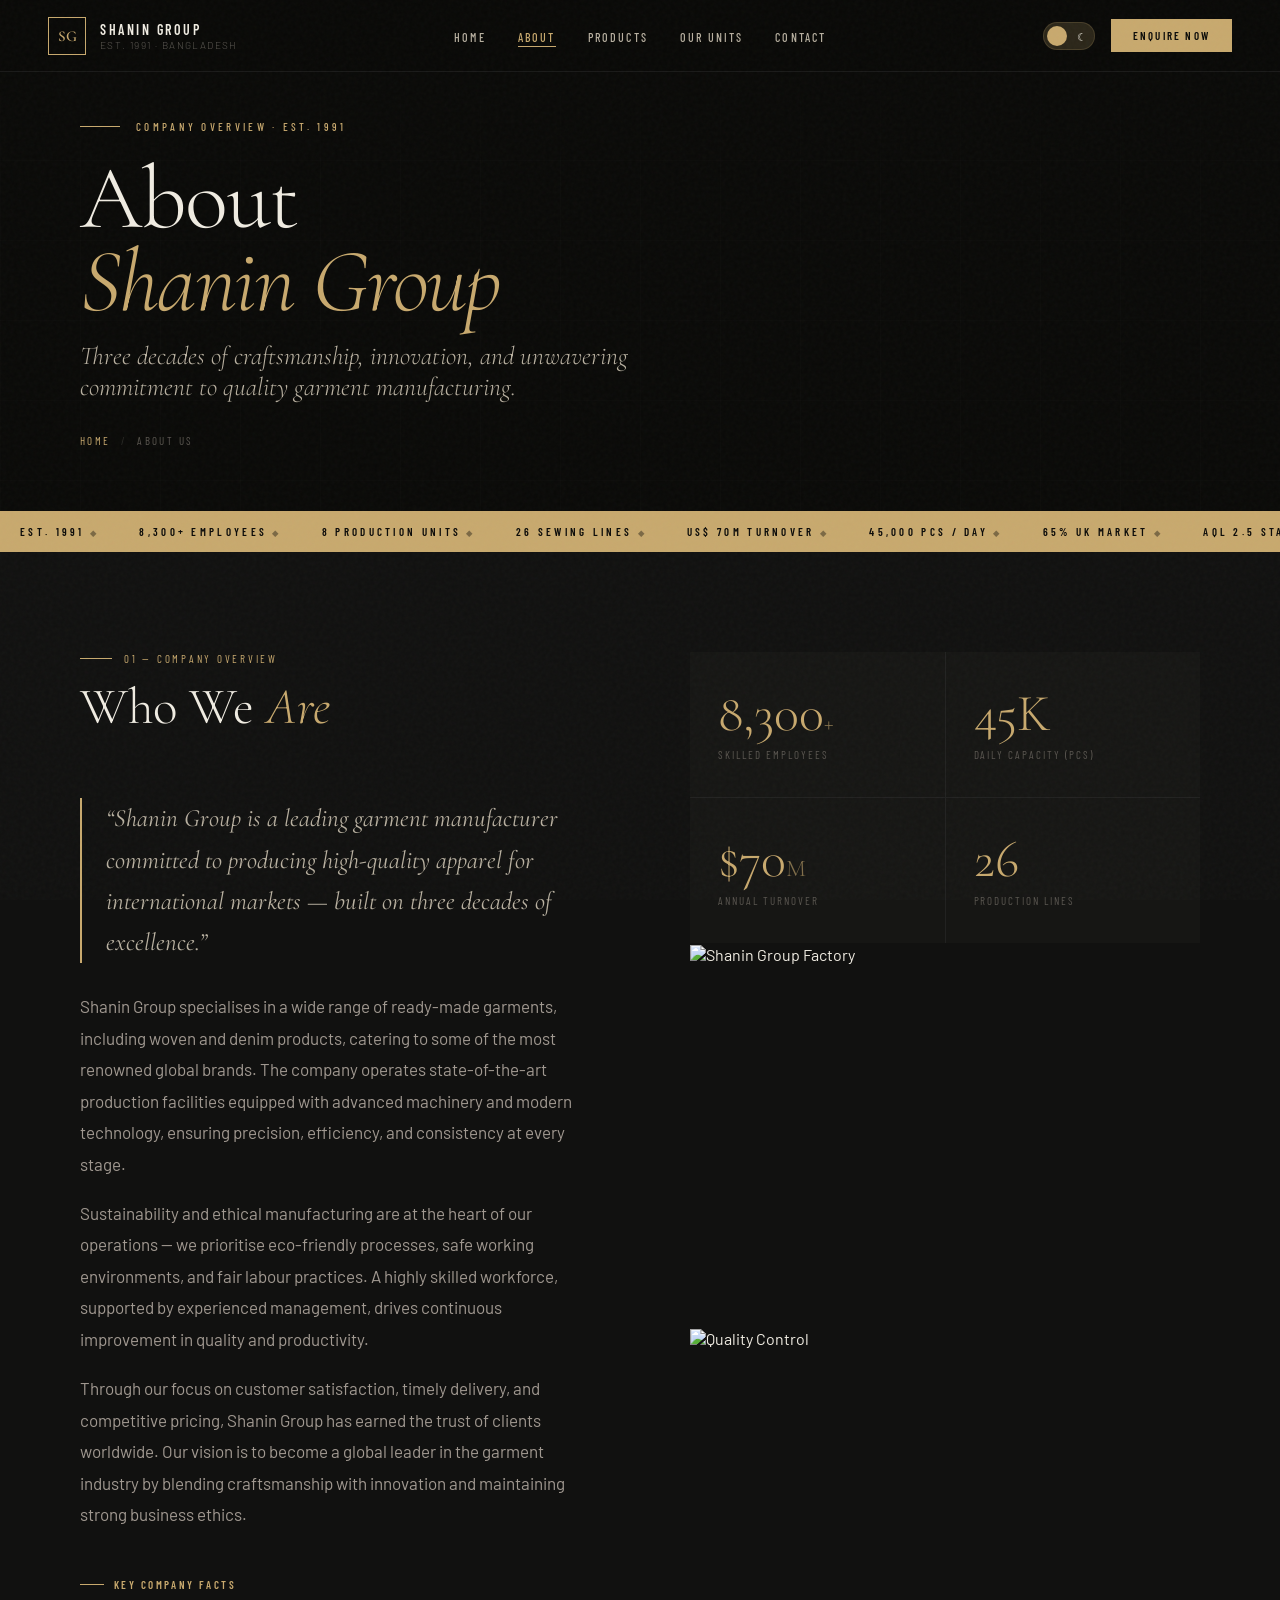
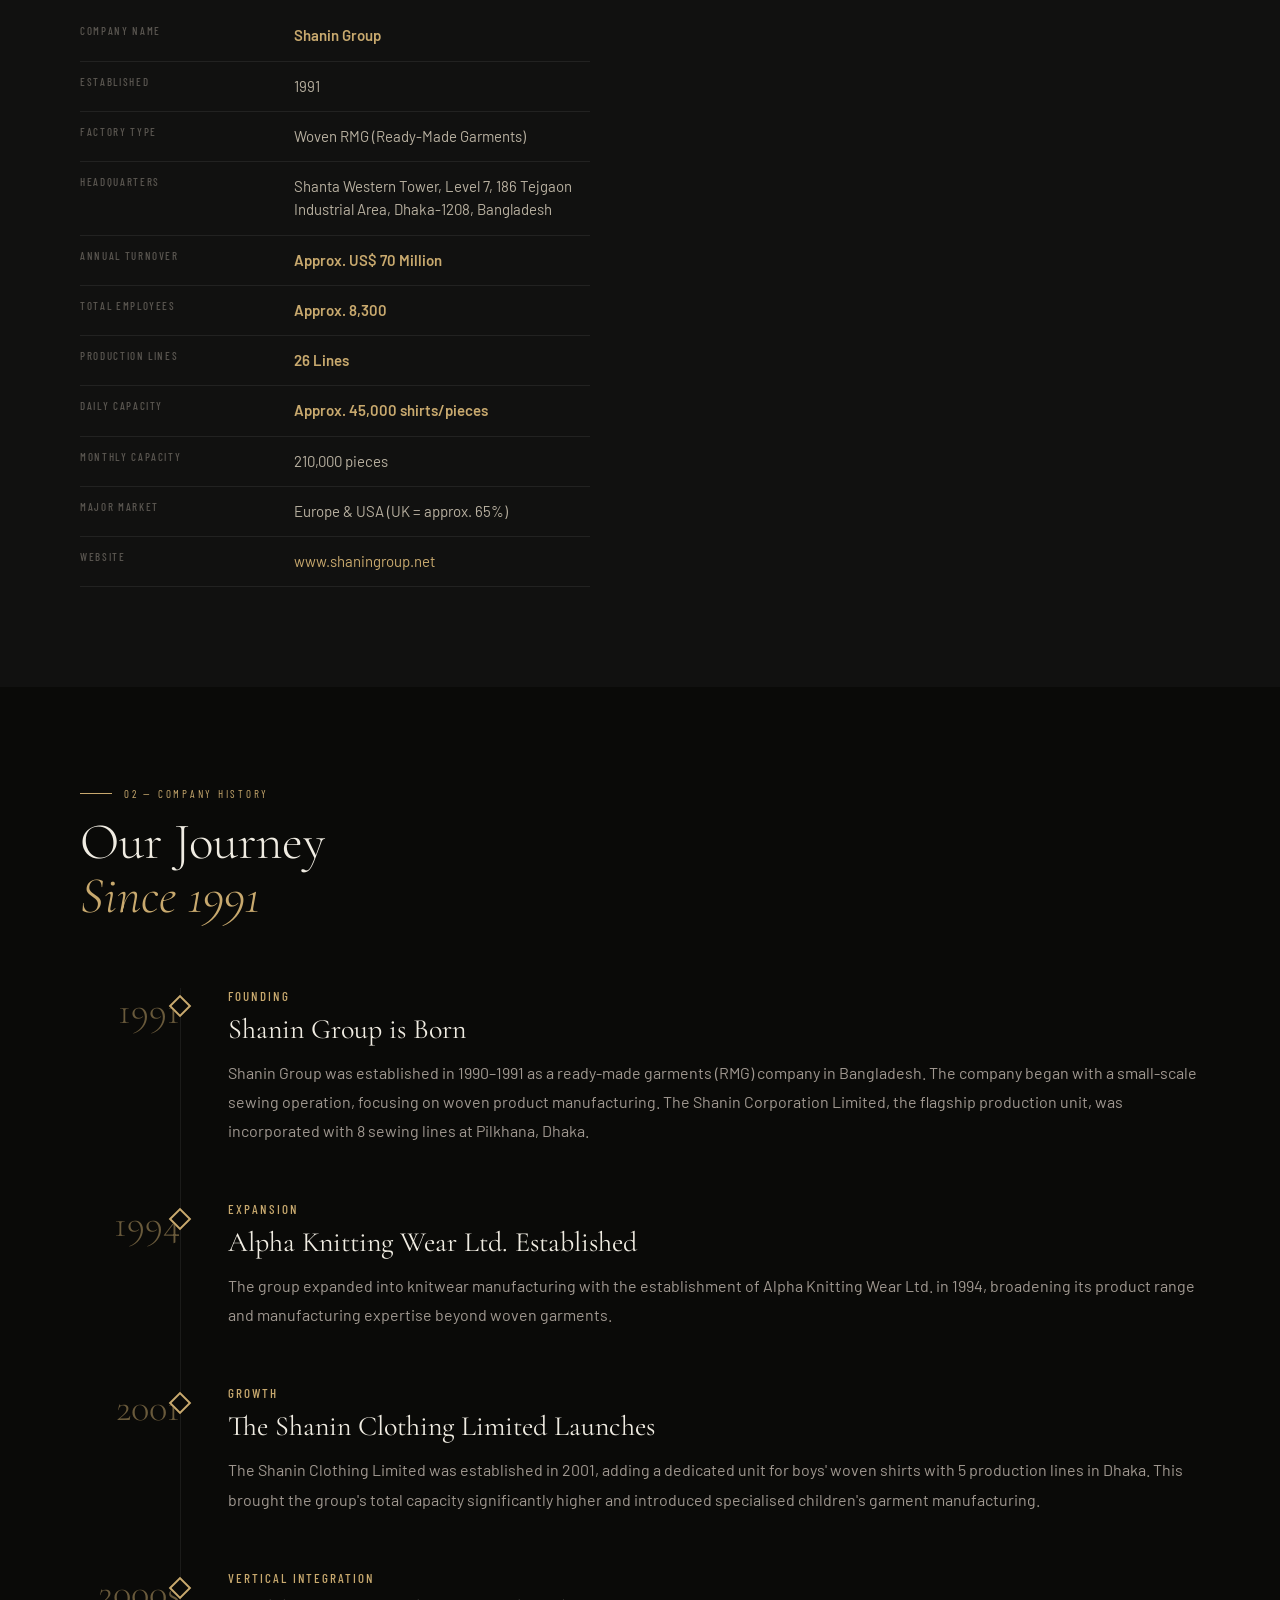
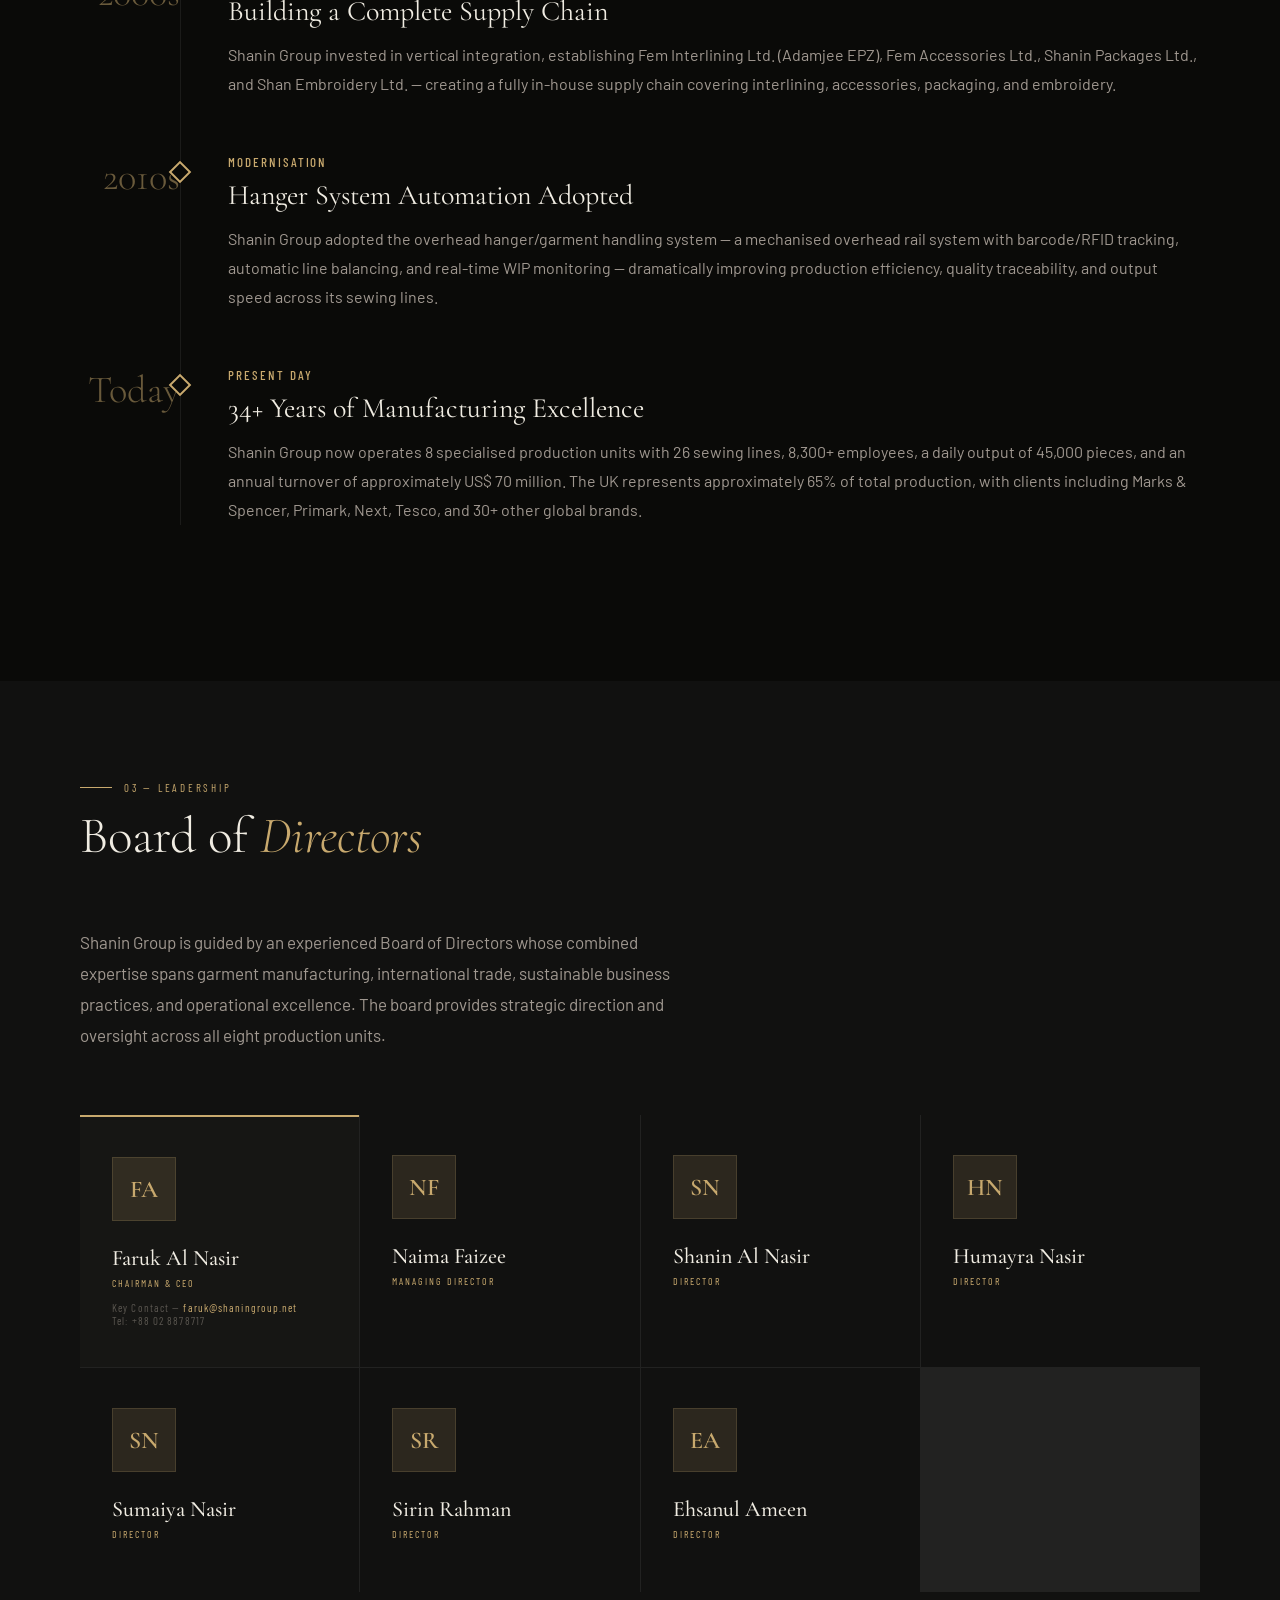
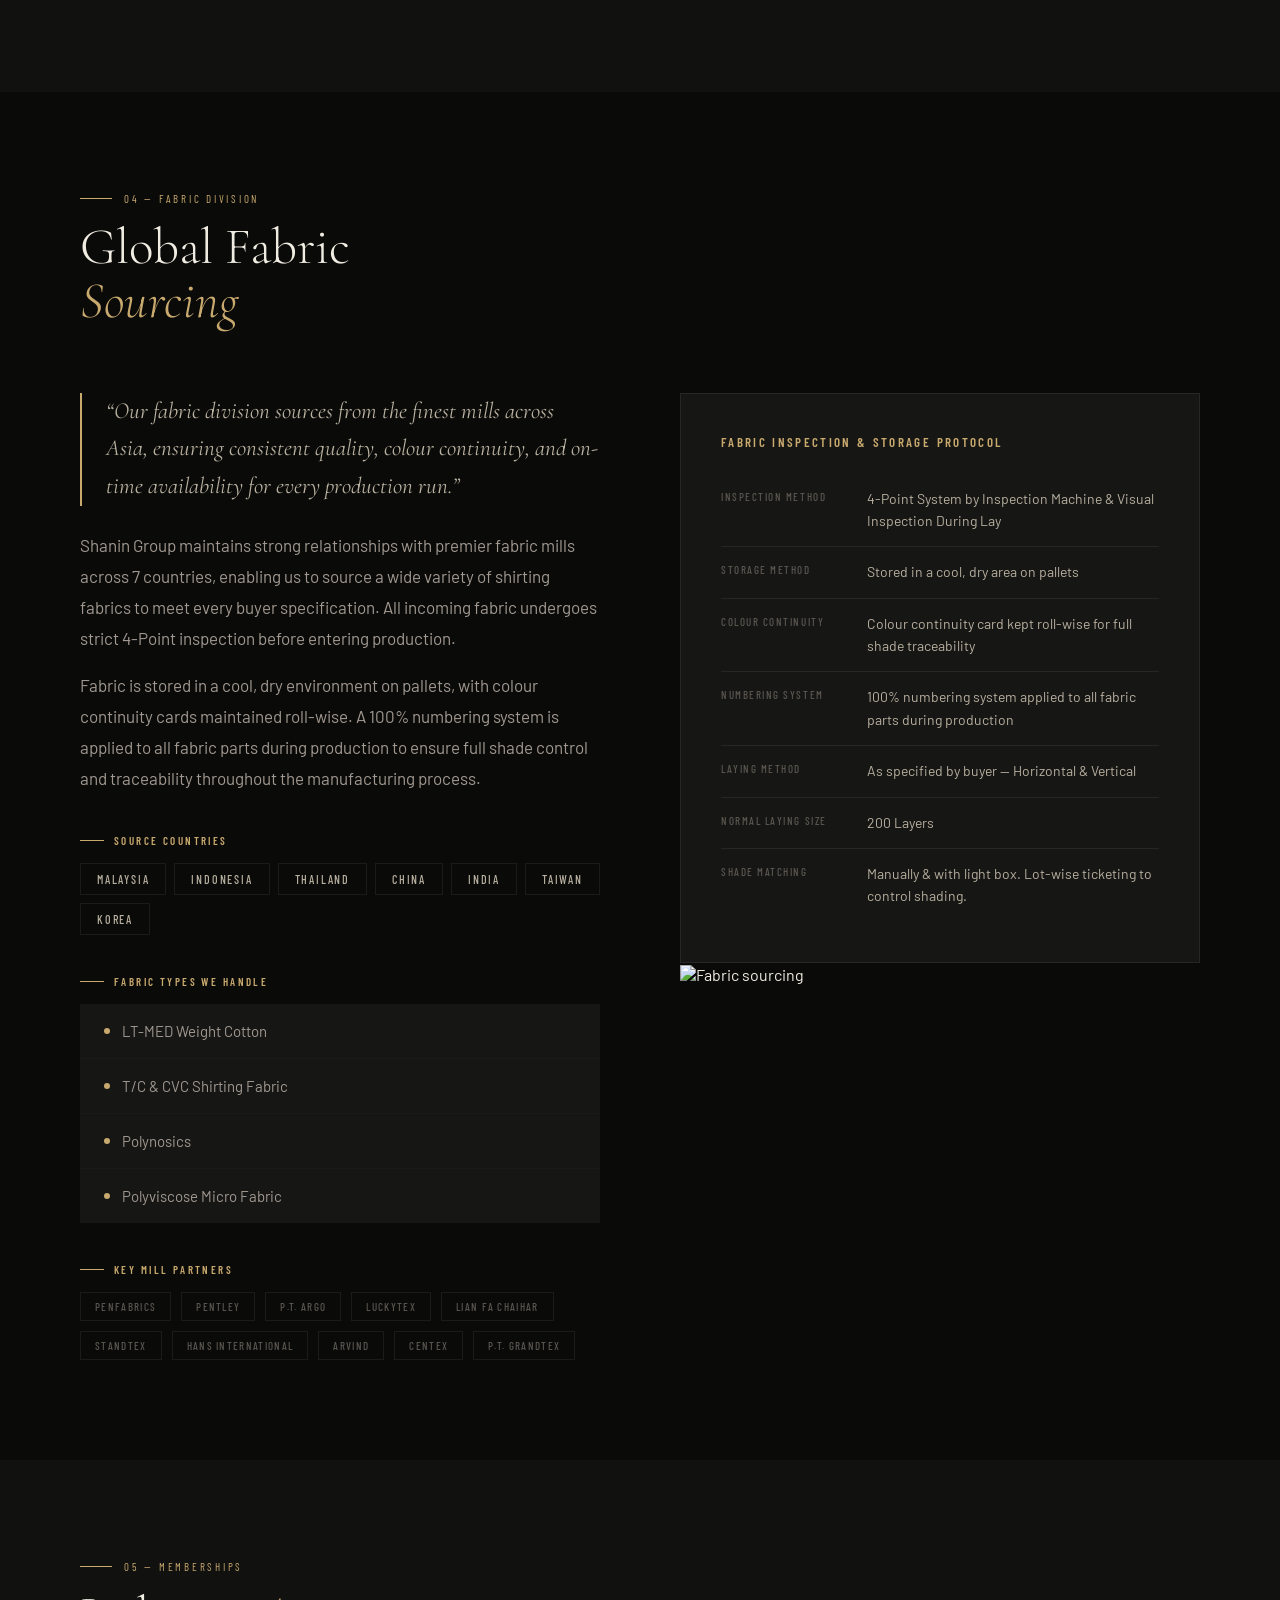
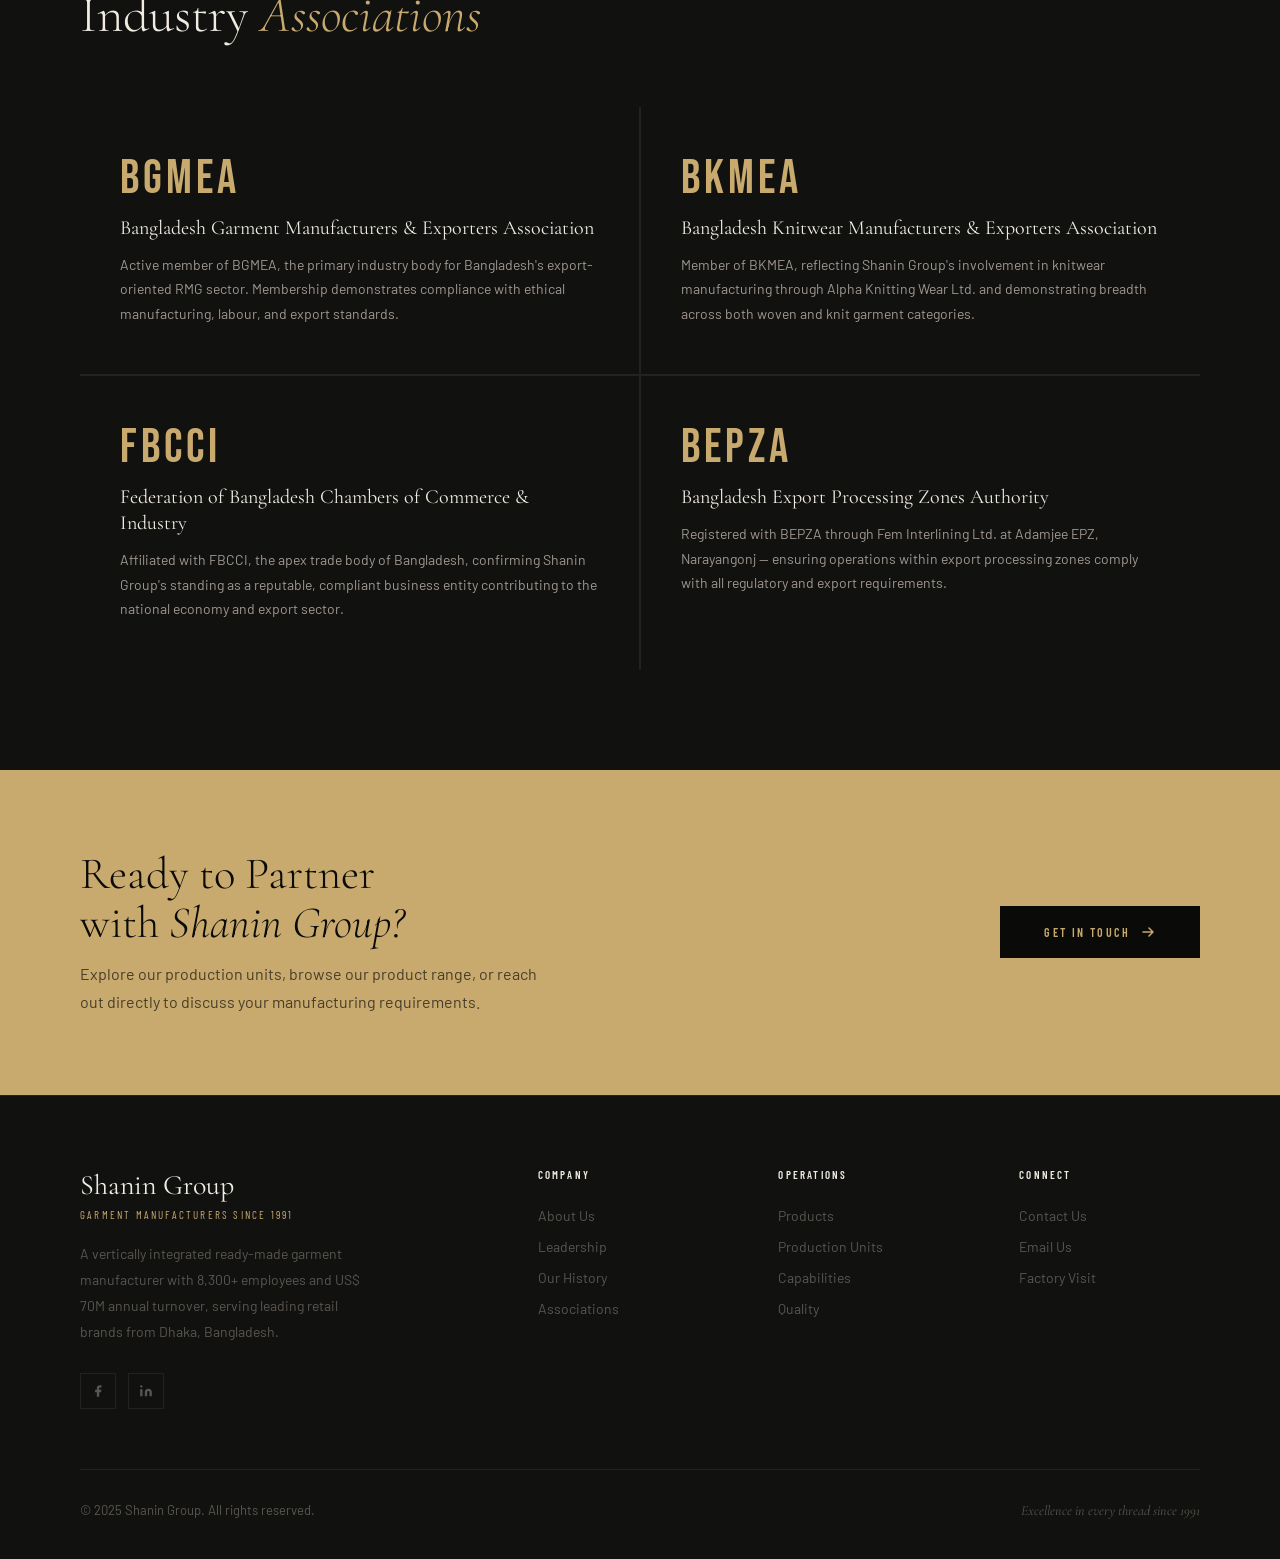
==== about.html @ 87291a2b "Add files via upload" ====
<!DOCTYPE html>
<html lang="en" data-theme="dark">
<head>
<meta charset="UTF-8">
<meta name="viewport" content="width=device-width, initial-scale=1.0">
<title>About Us — Shanin Group | Company History Since 1991</title>
<link rel="preconnect" href="https://fonts.googleapis.com">
<link rel="preconnect" href="https://fonts.gstatic.com" crossorigin>
<link href="https://fonts.googleapis.com/css2?family=Cormorant+Garamond:ital,wght@0,300;0,400;0,500;0,600;0,700;1,300;1,400;1,500&family=Barlow:wght@300;400;500;600;700&family=Barlow+Condensed:wght@300;400;500;600;700&family=Bebas+Neue&display=swap" rel="stylesheet">
<style>
:root{--bg-primary:#0a0a08;--bg-secondary:#111110;--bg-card:#161614;--bg-hover:#1e1e1b;--text-primary:#f0ece2;--text-secondary:#b8b0a0;--text-body:#a09890;--text-muted:#5a5650;--accent:#c8a96e;--accent-light:#e2c990;--accent-dim:rgba(200,169,110,.12);--accent-glow:rgba(200,169,110,.15);--border:rgba(200,169,110,.18);--border-subtle:rgba(255,255,255,.07);--nav-bg:rgba(10,10,8,.94);--ease-out:cubic-bezier(.16,1,.3,1)}
[data-theme="light"]{--bg-primary:#faf8f3;--bg-secondary:#f2ede3;--bg-card:#fff;--bg-hover:#f5f0e8;--text-primary:#1a1814;--text-secondary:#4a4236;--text-body:#5a5248;--text-muted:#a09080;--accent:#8b6914;--accent-light:#a07c20;--accent-dim:rgba(139,105,20,.08);--accent-glow:rgba(139,105,20,.1);--border:rgba(139,105,20,.22);--border-subtle:rgba(0,0,0,.08);--nav-bg:rgba(250,248,243,.96)}
*,*::before,*::after{box-sizing:border-box;margin:0;padding:0}
html{scroll-behavior:smooth}
body{font-family:'Barlow',-apple-system,sans-serif;background:var(--bg-primary);color:var(--text-primary);overflow-x:hidden;-webkit-font-smoothing:antialiased}
p{font-size:16px;font-weight:400;line-height:1.85;color:var(--text-body)}
@media(min-width:1024px){p{font-size:17px}}
::selection{background:var(--accent);color:#0a0a08}
img{max-width:100%;height:auto;display:block}
a{text-decoration:none;color:inherit;transition:color .25s,transform .25s}
ul{list-style:none}
.container{max-width:1380px;margin:0 auto;padding:0 80px}
@media(max-width:900px){.container{padding:0 28px}}
@media(max-width:480px){.container{padding:0 20px}}
body::before{content:'';position:fixed;inset:0;z-index:9999;pointer-events:none;opacity:.032;background-image:url("data:image/svg+xml,%3Csvg viewBox='0 0 256 256' xmlns='http://www.w3.org/2000/svg'%3E%3Cfilter id='noise'%3E%3CfeTurbulence type='fractalNoise' baseFrequency='0.9' numOctaves='4' stitchTiles='stitch'/%3E%3C/filter%3E%3Crect width='100%25' height='100%25' filter='url(%23noise)'/%3E%3C/svg%3E")}
.progress-bar{position:fixed;top:0;left:0;right:0;z-index:10002;height:2px;background:var(--accent);transform-origin:left;transform:scaleX(0);transition:transform .1s linear}
#preloader{position:fixed;inset:0;background:#0a0a08;z-index:10000;display:flex;align-items:center;justify-content:center;transition:opacity .6s ease,visibility .6s ease}
#preloader.hidden{opacity:0;visibility:hidden;pointer-events:none}
.preloader-inner{text-align:center}
.preloader-lines{display:flex;gap:5px;justify-content:center;margin-bottom:28px}
.preloader-line{width:2px;height:36px;background:var(--accent);animation:preloaderPulse 1s infinite ease-in-out}
.preloader-line:nth-child(2){animation-delay:.15s}.preloader-line:nth-child(3){animation-delay:.3s}
@keyframes preloaderPulse{0%,100%{transform:scaleY(.3);opacity:.4}50%{transform:scaleY(1);opacity:1}}
.preloader-text{font-family:'Barlow Condensed',sans-serif;font-size:12px;font-weight:600;letter-spacing:.35em;text-transform:uppercase;color:var(--accent)}
.preloader-sub{font-family:'Cormorant Garamond',serif;font-size:13px;font-style:italic;color:#5a5650;margin-top:6px}

/* NAV */
nav{position:fixed;top:0;left:0;right:0;z-index:500;height:72px;background:var(--nav-bg);backdrop-filter:blur(20px) saturate(1.5);-webkit-backdrop-filter:blur(20px) saturate(1.5);border-bottom:1px solid var(--border-subtle);transition:height .4s ease}
nav.scrolled{height:60px}
.nav-inner{max-width:1380px;margin:0 auto;padding:0 48px;height:100%;display:flex;align-items:center;justify-content:space-between}
@media(max-width:900px){.nav-inner{padding:0 20px}}
.nav-logo{display:flex;align-items:center;gap:14px}
.nav-logo-mark{width:38px;height:38px;border:1.5px solid var(--accent);display:flex;align-items:center;justify-content:center;font-family:'Cormorant Garamond',serif;font-size:15px;font-weight:600;color:var(--accent);transition:background .3s;flex-shrink:0}
.nav-logo-mark:hover{background:var(--accent-dim)}
.nav-logo-text{font-family:'Barlow Condensed',sans-serif;font-size:14px;font-weight:600;letter-spacing:.18em;text-transform:uppercase;color:var(--text-primary)}
.nav-logo-sub{font-family:'Barlow',sans-serif;font-size:10px;font-weight:300;letter-spacing:.14em;text-transform:uppercase;color:var(--text-muted);margin-top:1px}
.nav-links{display:flex;align-items:center;gap:32px}
.nav-links a{font-family:'Barlow Condensed',sans-serif;font-size:12px;font-weight:500;letter-spacing:.18em;text-transform:uppercase;color:var(--text-secondary);position:relative}
.nav-links a::after{content:'';position:absolute;bottom:-3px;left:0;right:0;height:1px;background:var(--accent);transform:scaleX(0);transition:transform .3s ease}
.nav-links a:hover{color:var(--accent)}.nav-links a:hover::after,.nav-links a.active::after{transform:scaleX(1)}
.nav-links a.active{color:var(--accent)}
.nav-actions{display:flex;align-items:center;gap:16px}
.theme-toggle{width:52px;height:28px;background:var(--border);border:1px solid var(--border);border-radius:14px;position:relative;cursor:pointer;transition:background .3s}
.theme-toggle::before{content:'';position:absolute;top:3px;left:3px;width:20px;height:20px;border-radius:50%;background:var(--accent);transition:transform .35s cubic-bezier(.34,1.56,.64,1)}
[data-theme="light"] .theme-toggle::before{transform:translateX(24px)}
.toggle-icon{position:absolute;top:50%;transform:translateY(-50%);font-size:11px;transition:opacity .3s;line-height:1}
.icon-moon{right:7px;opacity:1}.icon-sun{left:7px;opacity:0}
[data-theme="light"] .icon-moon{opacity:0}[data-theme="light"] .icon-sun{opacity:1}
.nav-cta{font-family:'Barlow Condensed',sans-serif;font-size:11px;font-weight:600;letter-spacing:.2em;text-transform:uppercase;color:var(--bg-primary);background:var(--accent);padding:10px 22px;border:none;transition:all .25s;white-space:nowrap;cursor:pointer}
.nav-cta:hover{background:var(--accent-light);transform:translateY(-1px)}
.nav-menu-btn{display:none;flex-direction:column;gap:6px;background:none;border:none;cursor:pointer;padding:8px}
.nav-menu-btn span{display:block;width:24px;height:1.5px;background:var(--text-primary);transition:all .3s}
.nav-menu-btn.active span:nth-child(1){transform:rotate(45deg) translate(5px,5px)}
.nav-menu-btn.active span:nth-child(2){opacity:0}
.nav-menu-btn.active span:nth-child(3){transform:rotate(-45deg) translate(5px,-5px)}
@media(max-width:1024px){.nav-links,.nav-cta{display:none}.nav-menu-btn{display:flex}}
.mobile-menu{position:fixed;inset:0;background:var(--bg-primary);z-index:499;display:flex;align-items:center;justify-content:center;opacity:0;visibility:hidden;transition:all .5s ease}
.mobile-menu.active{opacity:1;visibility:visible}
.mobile-menu-inner{display:flex;flex-direction:column;gap:10px;text-align:center}
.mobile-link{font-family:'Cormorant Garamond',serif;font-size:clamp(28px,7vw,44px);font-weight:400;color:var(--text-primary);opacity:0;transform:translateY(20px);transition:all .4s ease;display:flex;align-items:center;justify-content:center;gap:16px}
.mobile-menu.active .mobile-link{opacity:1;transform:translateY(0)}
.mobile-menu.active .mobile-link:nth-child(1){transition-delay:.05s}.mobile-menu.active .mobile-link:nth-child(2){transition-delay:.1s}.mobile-menu.active .mobile-link:nth-child(3){transition-delay:.15s}.mobile-menu.active .mobile-link:nth-child(4){transition-delay:.2s}.mobile-menu.active .mobile-link:nth-child(5){transition-delay:.25s}
.mobile-link:hover{color:var(--accent)}
.mobile-link-num{font-family:'Barlow Condensed',sans-serif;font-size:14px;letter-spacing:.1em;color:var(--accent);opacity:.5}

/* PAGE HERO */
.page-hero{min-height:56vh;position:relative;display:flex;align-items:flex-end;overflow:hidden}
.page-hero-bg{position:absolute;inset:0;background-size:cover;background-position:center;filter:brightness(.28) saturate(.5);transform:scale(1.04)}
[data-theme="light"] .page-hero-bg{filter:brightness(.5) saturate(.6)}
.page-hero-overlay{position:absolute;inset:0;background:linear-gradient(170deg,rgba(10,10,8,.88) 0%,rgba(10,10,8,.42) 50%,rgba(10,10,8,.95) 100%)}
[data-theme="light"] .page-hero-overlay{background:linear-gradient(170deg,rgba(250,248,243,.75) 0%,rgba(250,248,243,.25) 50%,rgba(250,248,243,.9) 100%)}
.page-hero-grid{position:absolute;inset:0;background-image:linear-gradient(var(--border-subtle) 1px,transparent 1px),linear-gradient(90deg,var(--border-subtle) 1px,transparent 1px);background-size:80px 80px;mask-image:linear-gradient(to bottom,transparent 0%,rgba(0,0,0,.18) 40%,rgba(0,0,0,.14) 100%);-webkit-mask-image:linear-gradient(to bottom,transparent 0%,rgba(0,0,0,.18) 40%,rgba(0,0,0,.14) 100%)}
.page-hero-content{position:relative;z-index:2;width:100%;padding:120px 80px 64px;max-width:1380px;margin:0 auto}
@media(max-width:900px){.page-hero-content{padding:100px 28px 48px}}
.page-hero-eyebrow{display:flex;align-items:center;gap:16px;margin-bottom:24px}
.page-hero-eyebrow-line{width:40px;height:1px;background:var(--accent)}
.page-hero-eyebrow span{font-family:'Barlow Condensed',sans-serif;font-size:11px;font-weight:500;letter-spacing:.3em;text-transform:uppercase;color:var(--accent)}
.page-hero-title{font-family:'Cormorant Garamond',serif;font-size:clamp(44px,7vw,108px);font-weight:300;line-height:.93;letter-spacing:-.02em;color:var(--text-primary)}
.page-hero-title em{font-style:italic;color:var(--accent)}
.page-hero-sub{font-family:'Cormorant Garamond',serif;font-size:clamp(16px,2vw,26px);font-weight:300;font-style:italic;color:var(--text-secondary);margin-top:16px;max-width:580px}
.page-hero-breadcrumb{margin-top:32px;font-family:'Barlow Condensed',sans-serif;font-size:11px;font-weight:400;letter-spacing:.22em;text-transform:uppercase;color:var(--text-muted);display:flex;align-items:center;gap:10px}
.page-hero-breadcrumb a{color:var(--accent)}.page-hero-breadcrumb span{opacity:.4}

/* SECTION COMMONS */
section{position:relative}
.section-header{margin-bottom:64px}
@media(max-width:640px){.section-header{margin-bottom:44px}}
.section-num{font-family:'Barlow Condensed',sans-serif;font-size:11px;font-weight:400;letter-spacing:.25em;text-transform:uppercase;color:var(--accent);margin-bottom:16px;display:flex;align-items:center;gap:12px}
.section-num::before{content:'';width:32px;height:1px;background:var(--accent)}
.section-title{font-family:'Cormorant Garamond',serif;font-size:clamp(34px,4vw,66px);font-weight:300;line-height:1.05;color:var(--text-primary)}
.section-title em{font-style:italic;color:var(--accent)}

/* BUTTONS */
.btn-primary{font-family:'Barlow Condensed',sans-serif;font-size:12px;font-weight:600;letter-spacing:.2em;text-transform:uppercase;color:var(--bg-primary);background:var(--accent);border:none;padding:16px 36px;cursor:pointer;display:inline-flex;align-items:center;gap:10px;transition:all .3s}
.btn-primary:hover{background:var(--accent-light);transform:translateY(-2px);box-shadow:0 8px 30px rgba(200,169,110,.2)}
.btn-primary svg,.btn-ghost svg{transition:transform .3s}.btn-primary:hover svg,.btn-ghost:hover svg{transform:translateX(4px)}
.btn-ghost{font-family:'Barlow Condensed',sans-serif;font-size:12px;font-weight:500;letter-spacing:.2em;text-transform:uppercase;color:var(--text-secondary);border:1px solid var(--border);padding:15px 32px;cursor:pointer;transition:all .3s;display:inline-flex;align-items:center;gap:10px}
.btn-ghost:hover{border-color:var(--accent);color:var(--accent);transform:translateY(-2px)}

.reveal{opacity:0;transform:translateY(36px);transition:opacity .8s ease,transform .8s ease}
.reveal.visible{opacity:1;transform:translateY(0)}
.reveal-d1{transition-delay:.1s}.reveal-d2{transition-delay:.2s}.reveal-d3{transition-delay:.3s}.reveal-d4{transition-delay:.4s}

/* MARQUEE */
.marquee-strip{background:var(--accent);padding:14px 0;overflow:hidden}
.marquee-track{display:flex;animation:marquee 32s linear infinite;width:max-content}
.marquee-item{font-family:'Barlow Condensed',sans-serif;font-size:11px;font-weight:600;letter-spacing:.3em;text-transform:uppercase;color:var(--bg-primary);white-space:nowrap;padding:0 20px}
.marquee-sep{opacity:.4;font-size:8px}
@keyframes marquee{from{transform:translateX(0)}to{transform:translateX(-50%)}}

/* ===== OVERVIEW SECTION ===== */
.overview{padding:100px 0;background:var(--bg-secondary)}
.overview-inner{display:grid;grid-template-columns:1fr 1fr;gap:100px;align-items:start}
@media(max-width:900px){.overview-inner{grid-template-columns:1fr;gap:48px}}
.overview-lead{font-family:'Cormorant Garamond',serif;font-size:clamp(19px,2.2vw,25px);font-weight:400;font-style:italic;line-height:1.65;color:var(--text-secondary);margin-bottom:28px;padding-left:24px;border-left:2px solid var(--accent)}
.overview-text{font-size:16px;font-weight:400;line-height:1.85;color:var(--text-body);margin-bottom:18px}
@media(min-width:1024px){.overview-text{font-size:17px}}
.key-facts{margin-top:48px}
.kf-title{font-family:'Barlow Condensed',sans-serif;font-size:11px;font-weight:600;letter-spacing:.22em;text-transform:uppercase;color:var(--accent);margin-bottom:20px;display:flex;align-items:center;gap:10px}
.kf-title::before{content:'';width:24px;height:1px;background:var(--accent)}
.kf-table{width:100%;border-collapse:collapse}
.kf-table tr{border-bottom:1px solid var(--border-subtle)}
.kf-table td{padding:13px 0;vertical-align:top}
.kf-table td:first-child{font-family:'Barlow Condensed',sans-serif;font-size:11px;font-weight:500;letter-spacing:.15em;text-transform:uppercase;color:var(--text-muted);width:42%;padding-right:16px}
.kf-table td:last-child{font-size:15px;font-weight:400;color:var(--text-secondary);line-height:1.55}
.kf-table td em{color:var(--accent);font-style:normal;font-weight:600}

/* Stats visual */
.overview-stats{display:grid;grid-template-columns:1fr 1fr;gap:1px;background:var(--border-subtle);margin-top:0}
.ov-stat{background:var(--bg-card);padding:36px 28px;transition:background .25s;position:relative;overflow:hidden}
.ov-stat::before{content:'';position:absolute;top:0;left:0;right:0;height:2px;background:var(--accent);transform:scaleX(0);transform-origin:left;transition:transform .4s}
.ov-stat:hover::before{transform:scaleX(1)}
.ov-stat:hover{background:var(--bg-hover)}
.ov-num{font-family:'Cormorant Garamond',serif;font-size:52px;font-weight:300;color:var(--accent);line-height:1}
.ov-unit{font-family:'Cormorant Garamond',serif;font-size:24px;color:var(--accent);opacity:.6}
.ov-label{font-family:'Barlow Condensed',sans-serif;font-size:11px;font-weight:400;letter-spacing:.18em;text-transform:uppercase;color:var(--text-muted);margin-top:8px}
.ov-img{width:100%;aspect-ratio:4/3;object-fit:cover;margin-top:0}

/* ===== HISTORY TIMELINE ===== */
.history{padding:100px 0;background:var(--bg-primary)}
.timeline{margin-top:64px;position:relative;padding-left:0}
.timeline::before{content:'';position:absolute;left:100px;top:0;bottom:0;width:1px;background:var(--border-subtle)}
@media(max-width:640px){.timeline::before{left:28px}}
.tl-item{display:grid;grid-template-columns:100px 1fr;gap:48px;margin-bottom:56px;position:relative}
@media(max-width:640px){.tl-item{grid-template-columns:28px 1fr;gap:24px}}
.tl-year{font-family:'Cormorant Garamond',serif;font-size:clamp(24px,3vw,40px);font-weight:300;color:var(--accent);opacity:.5;text-align:right;padding-top:4px;line-height:1}
@media(max-width:640px){.tl-year{font-size:18px;text-align:left;opacity:.7}}
.tl-dot{position:absolute;left:92px;top:10px;width:16px;height:16px;border:2px solid var(--accent);background:var(--bg-primary);transform:rotate(45deg)}
@media(max-width:640px){.tl-dot{left:20px}}
.tl-body{padding-top:0}
.tl-event{font-family:'Barlow Condensed',sans-serif;font-size:13px;font-weight:500;letter-spacing:.15em;text-transform:uppercase;color:var(--accent);margin-bottom:8px}
.tl-title{font-family:'Cormorant Garamond',serif;font-size:clamp(20px,2.5vw,28px);font-weight:400;color:var(--text-primary);margin-bottom:12px}
.tl-desc{font-size:15px;font-weight:400;line-height:1.82;color:var(--text-body)}
@media(min-width:1024px){.tl-desc{font-size:16px}}

/* ===== LEADERSHIP ===== */
.leadership{padding:100px 0;background:var(--bg-secondary)}
.leadership-intro{max-width:620px;margin-bottom:64px}
.leadership-intro p{font-size:16px;font-weight:400;line-height:1.82;color:var(--text-body)}
@media(min-width:1024px){.leadership-intro p{font-size:17px}}
.board-grid{display:grid;grid-template-columns:repeat(auto-fill,minmax(240px,1fr));gap:1px;background:var(--border-subtle)}
.board-card{background:var(--bg-secondary);padding:40px 32px;transition:background .3s;position:relative;overflow:hidden}
.board-card::after{content:'';position:absolute;bottom:0;left:0;width:0;height:2px;background:var(--accent);transition:width .4s var(--ease-out)}
.board-card:hover{background:var(--bg-card)}.board-card:hover::after{width:100%}
.board-card.chairman{background:var(--bg-card);border-top:2px solid var(--accent)}
.board-avatar{width:64px;height:64px;background:var(--accent-glow);border:1px solid var(--border);display:flex;align-items:center;justify-content:center;margin-bottom:24px;font-family:'Cormorant Garamond',serif;font-size:24px;color:var(--accent);font-weight:600}
.board-name{font-family:'Cormorant Garamond',serif;font-size:22px;font-weight:500;color:var(--text-primary);margin-bottom:6px}
.board-role{font-family:'Barlow Condensed',sans-serif;font-size:10px;letter-spacing:2px;text-transform:uppercase;color:var(--accent);margin-bottom:12px}
.board-contact{font-family:'Barlow Condensed',sans-serif;font-size:11px;letter-spacing:.1em;color:var(--text-muted)}
.board-contact a{color:var(--accent);transition:opacity .2s}
.board-contact a:hover{opacity:.75}

/* ===== FABRIC SOURCING ===== */
.fabric{padding:100px 0;background:var(--bg-primary)}
.fabric-inner{display:grid;grid-template-columns:1fr 1fr;gap:80px;align-items:start}
@media(max-width:900px){.fabric-inner{grid-template-columns:1fr;gap:48px}}
.fabric-lead{font-family:'Cormorant Garamond',serif;font-size:clamp(18px,2vw,23px);font-weight:400;font-style:italic;line-height:1.65;color:var(--text-secondary);margin-bottom:24px;padding-left:24px;border-left:2px solid var(--accent)}
.fabric-text{font-size:16px;font-weight:400;line-height:1.82;color:var(--text-body);margin-bottom:16px}
@media(min-width:1024px){.fabric-text{font-size:17px}}

.source-countries{margin-top:40px}
.sc-label{font-family:'Barlow Condensed',sans-serif;font-size:11px;font-weight:600;letter-spacing:.22em;text-transform:uppercase;color:var(--accent);margin-bottom:16px;display:flex;align-items:center;gap:10px}
.sc-label::before{content:'';width:24px;height:1px;background:var(--accent)}
.sc-list{display:flex;flex-wrap:wrap;gap:8px}
.sc-tag{font-family:'Barlow Condensed',sans-serif;font-size:12px;font-weight:500;letter-spacing:.15em;text-transform:uppercase;color:var(--text-secondary);border:1px solid var(--border-subtle);padding:8px 16px;transition:all .25s}
.sc-tag:hover{border-color:var(--accent);color:var(--accent)}

.fabric-types{margin-top:48px}
.ft-list{display:flex;flex-direction:column;gap:1px;background:var(--border-subtle)}
.ft-item{background:var(--bg-card);padding:18px 24px;font-size:15px;font-weight:400;color:var(--text-body);transition:all .25s;display:flex;align-items:center;gap:12px}
.ft-item::before{content:'';width:6px;height:6px;border-radius:50%;background:var(--accent);flex-shrink:0}
.ft-item:hover{background:var(--bg-hover);color:var(--text-secondary);padding-left:32px}

.fabric-inspection{background:var(--bg-card);padding:40px;border:1px solid var(--border-subtle)}
.fi-title{font-family:'Barlow Condensed',sans-serif;font-size:13px;font-weight:600;letter-spacing:.18em;text-transform:uppercase;color:var(--accent);margin-bottom:24px}
.fi-row{display:flex;gap:16px;align-items:flex-start;padding:14px 0;border-bottom:1px solid var(--border-subtle)}
.fi-row:last-child{border-bottom:none}
.fi-key{font-family:'Barlow Condensed',sans-serif;font-size:11px;font-weight:500;letter-spacing:.14em;text-transform:uppercase;color:var(--text-muted);min-width:130px;padding-top:2px}
.fi-val{font-size:14px;font-weight:400;color:var(--text-secondary);line-height:1.6}

.mills-wrap{margin-top:40px}
.mills-label{font-family:'Barlow Condensed',sans-serif;font-size:11px;font-weight:600;letter-spacing:.22em;text-transform:uppercase;color:var(--accent);margin-bottom:16px;display:flex;align-items:center;gap:10px}
.mills-label::before{content:'';width:24px;height:1px;background:var(--accent)}
.mills-list{display:flex;flex-wrap:wrap;gap:10px}
.mill-tag{font-family:'Barlow Condensed',sans-serif;font-size:11px;font-weight:500;letter-spacing:.12em;text-transform:uppercase;color:var(--text-muted);border:1px solid var(--border-subtle);padding:7px 14px;transition:all .25s}
.mill-tag:hover{color:var(--accent);border-color:var(--accent)}

/* ===== ASSOCIATIONS ===== */
.associations{padding:100px 0;background:var(--bg-secondary)}
.assoc-grid{display:grid;grid-template-columns:repeat(2,1fr);gap:2px;background:var(--border-subtle);margin-top:56px}
@media(max-width:640px){.assoc-grid{grid-template-columns:1fr}}
.assoc-card{background:var(--bg-secondary);padding:48px 40px;transition:background .3s;position:relative;overflow:hidden}
.assoc-card::before{content:'';position:absolute;top:0;left:0;right:0;height:2px;background:var(--accent);transform:scaleX(0);transform-origin:left;transition:transform .4s}
.assoc-card:hover{background:var(--bg-card)}.assoc-card:hover::before{transform:scaleX(1)}
.assoc-abbr{font-family:'Bebas Neue',sans-serif;font-size:48px;letter-spacing:4px;color:var(--accent);line-height:1;margin-bottom:12px}
.assoc-name{font-family:'Cormorant Garamond',serif;font-size:20px;font-weight:400;color:var(--text-primary);margin-bottom:12px;line-height:1.3}
.assoc-desc{font-size:14px;font-weight:400;color:var(--text-body);line-height:1.75}

/* ===== CTA ===== */
.cta-section{background:var(--accent);padding:80px 0}
.cta-inner{max-width:1380px;margin:0 auto;padding:0 80px;display:flex;align-items:center;justify-content:space-between;gap:48px}
@media(max-width:900px){.cta-inner{flex-direction:column;gap:32px;padding:0 28px}}
.cta-text h2{font-family:'Cormorant Garamond',serif;font-size:clamp(28px,3.5vw,52px);font-weight:300;line-height:1.1;color:#0a0a08}
.cta-text h2 em{font-style:italic}
.cta-text p{font-size:16px;font-weight:400;color:rgba(10,10,8,.68);margin-top:12px;max-width:460px;line-height:1.72}
.btn-dark{background:#0a0a08;color:var(--accent);padding:18px 44px;font-family:'Barlow Condensed',sans-serif;font-size:12px;letter-spacing:.2em;text-transform:uppercase;font-weight:600;display:inline-flex;align-items:center;gap:10px;flex-shrink:0;transition:all .3s;border:none;cursor:pointer}
.btn-dark:hover{opacity:.88;transform:translateY(-2px)}

/* FOOTER */
footer{background:var(--bg-secondary);padding:72px 0 40px;border-top:1px solid var(--border-subtle)}
.footer-inner{display:grid;grid-template-columns:2.2fr 1fr 1fr 1fr;gap:60px;margin-bottom:60px}
@media(max-width:900px){.footer-inner{grid-template-columns:1fr 1fr;gap:40px}}
@media(max-width:540px){.footer-inner{grid-template-columns:1fr}}
.footer-brand-name{font-family:'Cormorant Garamond',serif;font-size:28px;font-weight:400;color:var(--text-primary);margin-bottom:6px}
.footer-brand-tag{font-family:'Barlow Condensed',sans-serif;font-size:11px;letter-spacing:.2em;text-transform:uppercase;color:var(--accent);margin-bottom:20px}
.footer-brand-desc{font-size:14px;font-weight:400;color:var(--text-muted);line-height:1.85;max-width:290px;margin-bottom:28px}
.footer-social{display:flex;gap:12px}
.social-link{width:36px;height:36px;border:1px solid var(--border-subtle);display:flex;align-items:center;justify-content:center;color:var(--text-muted);transition:all .25s}
.social-link svg{width:14px;height:14px}
.social-link:hover{background:var(--accent);border-color:var(--accent);color:var(--bg-primary)}
.footer-col-title{font-family:'Barlow Condensed',sans-serif;font-size:11px;font-weight:600;letter-spacing:.2em;text-transform:uppercase;color:var(--text-primary);margin-bottom:24px}
.footer-links li{margin-bottom:12px}
.footer-links a{font-size:14px;font-weight:400;color:var(--text-muted);transition:color .25s}
.footer-links a:hover{color:var(--accent)}
.footer-bottom{display:flex;align-items:center;justify-content:space-between;padding-top:32px;border-top:1px solid var(--border-subtle)}
.footer-copy{font-size:13px;color:var(--text-muted)}
.footer-est{font-family:'Cormorant Garamond',serif;font-size:14px;font-style:italic;color:var(--text-muted)}
@media(max-width:540px){.footer-bottom{flex-direction:column;gap:12px;text-align:center}}

.back-to-top{position:fixed;bottom:32px;right:32px;width:44px;height:44px;background:var(--accent);color:var(--bg-primary);border:none;cursor:pointer;display:flex;align-items:center;justify-content:center;z-index:100;opacity:0;visibility:hidden;transform:translateY(16px);transition:all .3s}
.back-to-top.visible{opacity:1;visibility:visible;transform:translateY(0)}
.back-to-top:hover{transform:translateY(-3px)}
.back-to-top svg{width:18px;height:18px}
</style>
</head>
<body>

<div id="preloader">
  <div class="preloader-inner">
    <div class="preloader-lines"><div class="preloader-line"></div><div class="preloader-line"></div><div class="preloader-line"></div></div>
    <div class="preloader-text">SHANIN GROUP</div>
    <div class="preloader-sub">Our Story Since 1991</div>
  </div>
</div>
<div class="progress-bar" id="progressBar"></div>

<nav id="mainNav">
  <div class="nav-inner">
    <a href="index.html" class="nav-logo">
      <div class="nav-logo-mark">SG</div>
      <div class="nav-logo-info">
        <div class="nav-logo-text">Shanin Group</div>
        <div class="nav-logo-sub">Est. 1991 &middot; Bangladesh</div>
      </div>
    </a>
    <ul class="nav-links">
      <li><a href="index.html">Home</a></li>
      <li><a href="about.html" class="active">About</a></li>
      <li><a href="products.html">Products</a></li>
      <li><a href="production-units.html">Our Units</a></li>
      <li><a href="contact.html">Contact</a></li>
    </ul>
    <div class="nav-actions">
      <div class="theme-toggle" id="themeToggle" title="Toggle theme">
        <span class="toggle-icon icon-moon">&#9790;</span>
        <span class="toggle-icon icon-sun">&#9728;</span>
      </div>
      <a href="contact.html" class="nav-cta">Enquire Now</a>
      <button class="nav-menu-btn" id="menuBtn" aria-label="Menu"><span></span><span></span><span></span></button>
    </div>
  </div>
</nav>

<div class="mobile-menu" id="mobileMenu">
  <div class="mobile-menu-inner">
    <a href="index.html" class="mobile-link"><span class="mobile-link-num">01</span>Home</a>
    <a href="about.html" class="mobile-link"><span class="mobile-link-num">02</span>About</a>
    <a href="products.html" class="mobile-link"><span class="mobile-link-num">03</span>Products</a>
    <a href="production-units.html" class="mobile-link"><span class="mobile-link-num">04</span>Our Units</a>
    <a href="contact.html" class="mobile-link"><span class="mobile-link-num">05</span>Contact</a>
  </div>
</div>

<!-- Page Hero -->
<section class="page-hero">
  <div class="page-hero-bg" style="background-image:url('https://images.unsplash.com/photo-1607082348824-0a96f2a4b9da?w=1600&q=80')"></div>
  <div class="page-hero-overlay"></div>
  <div class="page-hero-grid"></div>
  <div class="page-hero-content">
    <div class="page-hero-eyebrow">
      <div class="page-hero-eyebrow-line"></div>
      <span>Company Overview &middot; Est. 1991</span>
    </div>
    <h1 class="page-hero-title">About<br><em>Shanin Group</em></h1>
    <div class="page-hero-sub">Three decades of craftsmanship, innovation, and unwavering commitment to quality garment manufacturing.</div>
    <div class="page-hero-breadcrumb">
      <a href="index.html">Home</a>
      <span>/</span>
      About Us
    </div>
  </div>
</section>

<!-- Marquee -->
<div class="marquee-strip">
  <div class="marquee-track">
    <div class="marquee-item">Est. 1991 <span class="marquee-sep">&#9670;</span></div>
    <div class="marquee-item">8,300+ Employees <span class="marquee-sep">&#9670;</span></div>
    <div class="marquee-item">8 Production Units <span class="marquee-sep">&#9670;</span></div>
    <div class="marquee-item">26 Sewing Lines <span class="marquee-sep">&#9670;</span></div>
    <div class="marquee-item">US$ 70M Turnover <span class="marquee-sep">&#9670;</span></div>
    <div class="marquee-item">45,000 pcs / Day <span class="marquee-sep">&#9670;</span></div>
    <div class="marquee-item">65% UK Market <span class="marquee-sep">&#9670;</span></div>
    <div class="marquee-item">AQL 2.5 Standard <span class="marquee-sep">&#9670;</span></div>
    <div class="marquee-item">Est. 1991 <span class="marquee-sep">&#9670;</span></div>
    <div class="marquee-item">8,300+ Employees <span class="marquee-sep">&#9670;</span></div>
    <div class="marquee-item">8 Production Units <span class="marquee-sep">&#9670;</span></div>
    <div class="marquee-item">26 Sewing Lines <span class="marquee-sep">&#9670;</span></div>
    <div class="marquee-item">US$ 70M Turnover <span class="marquee-sep">&#9670;</span></div>
    <div class="marquee-item">45,000 pcs / Day <span class="marquee-sep">&#9670;</span></div>
    <div class="marquee-item">65% UK Market <span class="marquee-sep">&#9670;</span></div>
    <div class="marquee-item">AQL 2.5 Standard <span class="marquee-sep">&#9670;</span></div>
  </div>
</div>

<!-- Company Overview -->
<section class="overview" id="overview">
  <div class="container">
    <div class="overview-inner">
      <div>
        <div class="section-header reveal">
          <div class="section-num">01 &mdash; Company Overview</div>
          <h2 class="section-title">Who We <em>Are</em></h2>
        </div>
        <p class="overview-lead reveal reveal-d1">
          &ldquo;Shanin Group is a leading garment manufacturer committed to producing high-quality 
          apparel for international markets &mdash; built on three decades of excellence.&rdquo;
        </p>
        <p class="overview-text reveal reveal-d2">
          Shanin Group specialises in a wide range of ready-made garments, including woven and denim products, 
          catering to some of the most renowned global brands. The company operates state-of-the-art production 
          facilities equipped with advanced machinery and modern technology, ensuring precision, efficiency, and 
          consistency at every stage.
        </p>
        <p class="overview-text reveal reveal-d2">
          Sustainability and ethical manufacturing are at the heart of our operations &mdash; we prioritise 
          eco-friendly processes, safe working environments, and fair labour practices. A highly skilled workforce, 
          supported by experienced management, drives continuous improvement in quality and productivity.
        </p>
        <p class="overview-text reveal reveal-d2">
          Through our focus on customer satisfaction, timely delivery, and competitive pricing, Shanin Group has 
          earned the trust of clients worldwide. Our vision is to become a global leader in the garment industry 
          by blending craftsmanship with innovation and maintaining strong business ethics.
        </p>

        <div class="key-facts reveal reveal-d3">
          <div class="kf-title">Key Company Facts</div>
          <table class="kf-table">
            <tr><td>Company Name</td><td><em>Shanin Group</em></td></tr>
            <tr><td>Established</td><td>1991</td></tr>
            <tr><td>Factory Type</td><td>Woven RMG (Ready-Made Garments)</td></tr>
            <tr><td>Headquarters</td><td>Shanta Western Tower, Level 7, 186 Tejgaon Industrial Area, Dhaka-1208, Bangladesh</td></tr>
            <tr><td>Annual Turnover</td><td><em>Approx. US$ 70 Million</em></td></tr>
            <tr><td>Total Employees</td><td><em>Approx. 8,300</em></td></tr>
            <tr><td>Production Lines</td><td><em>26 Lines</em></td></tr>
            <tr><td>Daily Capacity</td><td><em>Approx. 45,000 shirts/pieces</em></td></tr>
            <tr><td>Monthly Capacity</td><td>210,000 pieces</td></tr>
            <tr><td>Major Market</td><td>Europe &amp; USA (UK = approx. 65%)</td></tr>
            <tr><td>Website</td><td><a href="http://www.shaningroup.net" style="color:var(--accent)">www.shaningroup.net</a></td></tr>
          </table>
        </div>
      </div>

      <div>
        <div class="overview-stats reveal">
          <div class="ov-stat">
            <div class="ov-num">8,300<span class="ov-unit">+</span></div>
            <div class="ov-label">Skilled Employees</div>
          </div>
          <div class="ov-stat">
            <div class="ov-num">45K</div>
            <div class="ov-label">Daily Capacity (pcs)</div>
          </div>
          <div class="ov-stat">
            <div class="ov-num">$70<span class="ov-unit">M</span></div>
            <div class="ov-label">Annual Turnover</div>
          </div>
          <div class="ov-stat">
            <div class="ov-num">26</div>
            <div class="ov-label">Production Lines</div>
          </div>
        </div>
        <img src="https://images.unsplash.com/photo-1558769132-cb1aea458c5e?w=700&q=80" alt="Shanin Group Factory" class="ov-img reveal reveal-d1" style="margin-top:2px">
        <img src="https://images.unsplash.com/photo-1581091226825-a6a2a5aee158?w=700&q=80" alt="Quality Control" class="ov-img reveal reveal-d2" style="margin-top:2px">
      </div>
    </div>
  </div>
</section>

<!-- History Timeline -->
<section class="history" id="history">
  <div class="container">
    <div class="section-header reveal">
      <div class="section-num">02 &mdash; Company History</div>
      <h2 class="section-title">Our Journey<br><em>Since 1991</em></h2>
    </div>
    <div class="timeline">
      <div class="tl-item reveal">
        <div class="tl-year">1991</div>
        <div class="tl-dot"></div>
        <div class="tl-body">
          <div class="tl-event">Founding</div>
          <div class="tl-title">Shanin Group is Born</div>
          <p class="tl-desc">Shanin Group was established in 1990–1991 as a ready-made garments (RMG) company in Bangladesh. The company began with a small-scale sewing operation, focusing on woven product manufacturing. The Shanin Corporation Limited, the flagship production unit, was incorporated with 8 sewing lines at Pilkhana, Dhaka.</p>
        </div>
      </div>
      <div class="tl-item reveal reveal-d1">
        <div class="tl-year">1994</div>
        <div class="tl-dot"></div>
        <div class="tl-body">
          <div class="tl-event">Expansion</div>
          <div class="tl-title">Alpha Knitting Wear Ltd. Established</div>
          <p class="tl-desc">The group expanded into knitwear manufacturing with the establishment of Alpha Knitting Wear Ltd. in 1994, broadening its product range and manufacturing expertise beyond woven garments.</p>
        </div>
      </div>
      <div class="tl-item reveal reveal-d1">
        <div class="tl-year">2001</div>
        <div class="tl-dot"></div>
        <div class="tl-body">
          <div class="tl-event">Growth</div>
          <div class="tl-title">The Shanin Clothing Limited Launches</div>
          <p class="tl-desc">The Shanin Clothing Limited was established in 2001, adding a dedicated unit for boys' woven shirts with 5 production lines in Dhaka. This brought the group's total capacity significantly higher and introduced specialised children's garment manufacturing.</p>
        </div>
      </div>
      <div class="tl-item reveal reveal-d1">
        <div class="tl-year">2000s</div>
        <div class="tl-dot"></div>
        <div class="tl-body">
          <div class="tl-event">Vertical Integration</div>
          <div class="tl-title">Building a Complete Supply Chain</div>
          <p class="tl-desc">Shanin Group invested in vertical integration, establishing Fem Interlining Ltd. (Adamjee EPZ), Fem Accessories Ltd., Shanin Packages Ltd., and Shan Embroidery Ltd. — creating a fully in-house supply chain covering interlining, accessories, packaging, and embroidery.</p>
        </div>
      </div>
      <div class="tl-item reveal reveal-d1">
        <div class="tl-year">2010s</div>
        <div class="tl-dot"></div>
        <div class="tl-body">
          <div class="tl-event">Modernisation</div>
          <div class="tl-title">Hanger System Automation Adopted</div>
          <p class="tl-desc">Shanin Group adopted the overhead hanger/garment handling system — a mechanised overhead rail system with barcode/RFID tracking, automatic line balancing, and real-time WIP monitoring — dramatically improving production efficiency, quality traceability, and output speed across its sewing lines.</p>
        </div>
      </div>
      <div class="tl-item reveal reveal-d1">
        <div class="tl-year">Today</div>
        <div class="tl-dot"></div>
        <div class="tl-body">
          <div class="tl-event">Present Day</div>
          <div class="tl-title">34+ Years of Manufacturing Excellence</div>
          <p class="tl-desc">Shanin Group now operates 8 specialised production units with 26 sewing lines, 8,300+ employees, a daily output of 45,000 pieces, and an annual turnover of approximately US$ 70 million. The UK represents approximately 65% of total production, with clients including Marks &amp; Spencer, Primark, Next, Tesco, and 30+ other global brands.</p>
        </div>
      </div>
    </div>
  </div>
</section>

<!-- Leadership -->
<section class="leadership" id="leadership">
  <div class="container">
    <div class="section-header reveal">
      <div class="section-num">03 &mdash; Leadership</div>
      <h2 class="section-title">Board of <em>Directors</em></h2>
    </div>
    <div class="leadership-intro reveal reveal-d1">
      <p>Shanin Group is guided by an experienced Board of Directors whose combined expertise spans garment manufacturing, international trade, sustainable business practices, and operational excellence. The board provides strategic direction and oversight across all eight production units.</p>
    </div>
    <div class="board-grid">
      <div class="board-card chairman reveal">
        <div class="board-avatar">FA</div>
        <div class="board-name">Faruk Al Nasir</div>
        <div class="board-role">Chairman &amp; CEO</div>
        <div class="board-contact">
          Key Contact &mdash; <a href="mailto:faruk@shaningroup.net">faruk@shaningroup.net</a><br>
          Tel: +88 02 8878717
        </div>
      </div>
      <div class="board-card reveal reveal-d1">
        <div class="board-avatar">NF</div>
        <div class="board-name">Naima Faizee</div>
        <div class="board-role">Managing Director</div>
      </div>
      <div class="board-card reveal reveal-d2">
        <div class="board-avatar">SN</div>
        <div class="board-name">Shanin Al Nasir</div>
        <div class="board-role">Director</div>
      </div>
      <div class="board-card reveal reveal-d1">
        <div class="board-avatar">HN</div>
        <div class="board-name">Humayra Nasir</div>
        <div class="board-role">Director</div>
      </div>
      <div class="board-card reveal reveal-d2">
        <div class="board-avatar">SN</div>
        <div class="board-name">Sumaiya Nasir</div>
        <div class="board-role">Director</div>
      </div>
      <div class="board-card reveal reveal-d3">
        <div class="board-avatar">SR</div>
        <div class="board-name">Sirin Rahman</div>
        <div class="board-role">Director</div>
      </div>
      <div class="board-card reveal reveal-d2">
        <div class="board-avatar">EA</div>
        <div class="board-name">Ehsanul Ameen</div>
        <div class="board-role">Director</div>
      </div>
    </div>
  </div>
</section>

<!-- Fabric Sourcing -->
<section class="fabric" id="fabric">
  <div class="container">
    <div class="section-header reveal">
      <div class="section-num">04 &mdash; Fabric Division</div>
      <h2 class="section-title">Global Fabric<br><em>Sourcing</em></h2>
    </div>
    <div class="fabric-inner">
      <div>
        <p class="fabric-lead reveal reveal-d1">
          &ldquo;Our fabric division sources from the finest mills across Asia, ensuring consistent quality, 
          colour continuity, and on-time availability for every production run.&rdquo;
        </p>
        <p class="fabric-text reveal reveal-d2">
          Shanin Group maintains strong relationships with premier fabric mills across 7 countries, 
          enabling us to source a wide variety of shirting fabrics to meet every buyer specification. 
          All incoming fabric undergoes strict 4-Point inspection before entering production.
        </p>
        <p class="fabric-text reveal reveal-d2">
          Fabric is stored in a cool, dry environment on pallets, with colour continuity cards maintained 
          roll-wise. A 100% numbering system is applied to all fabric parts during production to ensure 
          full shade control and traceability throughout the manufacturing process.
        </p>

        <div class="source-countries reveal reveal-d3">
          <div class="sc-label">Source Countries</div>
          <div class="sc-list">
            <div class="sc-tag">Malaysia</div>
            <div class="sc-tag">Indonesia</div>
            <div class="sc-tag">Thailand</div>
            <div class="sc-tag">China</div>
            <div class="sc-tag">India</div>
            <div class="sc-tag">Taiwan</div>
            <div class="sc-tag">Korea</div>
          </div>
        </div>

        <div class="fabric-types reveal reveal-d3" style="margin-top:40px">
          <div class="sc-label">Fabric Types We Handle</div>
          <div class="ft-list">
            <div class="ft-item">LT-MED Weight Cotton</div>
            <div class="ft-item">T/C &amp; CVC Shirting Fabric</div>
            <div class="ft-item">Polynosics</div>
            <div class="ft-item">Polyviscose Micro Fabric</div>
          </div>
        </div>

        <div class="mills-wrap reveal reveal-d4">
          <div class="mills-label">Key Mill Partners</div>
          <div class="mills-list">
            <div class="mill-tag">Penfabrics</div>
            <div class="mill-tag">Pentley</div>
            <div class="mill-tag">P.T. Argo</div>
            <div class="mill-tag">Luckytex</div>
            <div class="mill-tag">Lian Fa Chaihar</div>
            <div class="mill-tag">Standtex</div>
            <div class="mill-tag">Hans International</div>
            <div class="mill-tag">Arvind</div>
            <div class="mill-tag">Centex</div>
            <div class="mill-tag">P.T. Grandtex</div>
          </div>
        </div>
      </div>

      <div>
        <div class="fabric-inspection reveal reveal-d1">
          <div class="fi-title">Fabric Inspection &amp; Storage Protocol</div>
          <div class="fi-row">
            <div class="fi-key">Inspection Method</div>
            <div class="fi-val">4-Point System by Inspection Machine &amp; Visual Inspection During Lay</div>
          </div>
          <div class="fi-row">
            <div class="fi-key">Storage Method</div>
            <div class="fi-val">Stored in a cool, dry area on pallets</div>
          </div>
          <div class="fi-row">
            <div class="fi-key">Colour Continuity</div>
            <div class="fi-val">Colour continuity card kept roll-wise for full shade traceability</div>
          </div>
          <div class="fi-row">
            <div class="fi-key">Numbering System</div>
            <div class="fi-val">100% numbering system applied to all fabric parts during production</div>
          </div>
          <div class="fi-row">
            <div class="fi-key">Laying Method</div>
            <div class="fi-val">As specified by buyer — Horizontal &amp; Vertical</div>
          </div>
          <div class="fi-row">
            <div class="fi-key">Normal Laying Size</div>
            <div class="fi-val">200 Layers</div>
          </div>
          <div class="fi-row">
            <div class="fi-key">Shade Matching</div>
            <div class="fi-val">Manually &amp; with light box. Lot-wise ticketing to control shading.</div>
          </div>
        </div>

        <img src="https://images.unsplash.com/photo-1441986300917-64674bd600d8?w=700&q=80" alt="Fabric sourcing" class="ov-img reveal reveal-d2" style="margin-top:2px">
      </div>
    </div>
  </div>
</section>

<!-- Associations -->
<section class="associations" id="associations">
  <div class="container">
    <div class="section-header reveal">
      <div class="section-num">05 &mdash; Memberships</div>
      <h2 class="section-title">Industry <em>Associations</em></h2>
    </div>
    <div class="assoc-grid">
      <div class="assoc-card reveal">
        <div class="assoc-abbr">BGMEA</div>
        <div class="assoc-name">Bangladesh Garment Manufacturers &amp; Exporters Association</div>
        <p class="assoc-desc">Active member of BGMEA, the primary industry body for Bangladesh's export-oriented RMG sector. Membership demonstrates compliance with ethical manufacturing, labour, and export standards.</p>
      </div>
      <div class="assoc-card reveal reveal-d1">
        <div class="assoc-abbr">BKMEA</div>
        <div class="assoc-name">Bangladesh Knitwear Manufacturers &amp; Exporters Association</div>
        <p class="assoc-desc">Member of BKMEA, reflecting Shanin Group's involvement in knitwear manufacturing through Alpha Knitting Wear Ltd. and demonstrating breadth across both woven and knit garment categories.</p>
      </div>
      <div class="assoc-card reveal reveal-d1">
        <div class="assoc-abbr">FBCCI</div>
        <div class="assoc-name">Federation of Bangladesh Chambers of Commerce &amp; Industry</div>
        <p class="assoc-desc">Affiliated with FBCCI, the apex trade body of Bangladesh, confirming Shanin Group's standing as a reputable, compliant business entity contributing to the national economy and export sector.</p>
      </div>
      <div class="assoc-card reveal reveal-d2">
        <div class="assoc-abbr">BEPZA</div>
        <div class="assoc-name">Bangladesh Export Processing Zones Authority</div>
        <p class="assoc-desc">Registered with BEPZA through Fem Interlining Ltd. at Adamjee EPZ, Narayangonj — ensuring operations within export processing zones comply with all regulatory and export requirements.</p>
      </div>
    </div>
  </div>
</section>

<!-- CTA -->
<section class="cta-section">
  <div class="cta-inner">
    <div class="cta-text reveal">
      <h2>Ready to Partner<br>with <em>Shanin Group?</em></h2>
      <p>Explore our production units, browse our product range, or reach out directly to discuss your manufacturing requirements.</p>
    </div>
    <a href="contact.html" class="btn-dark reveal reveal-d1">
      Get in Touch
      <svg width="16" height="16" viewBox="0 0 16 16" fill="none"><path d="M3 8h10M9 4l4 4-4 4" stroke="currentColor" stroke-width="1.5" stroke-linecap="round" stroke-linejoin="round"/></svg>
    </a>
  </div>
</section>

<!-- Footer -->
<footer>
  <div class="container">
    <div class="footer-inner">
      <div class="footer-brand">
        <div class="footer-brand-name">Shanin Group</div>
        <div class="footer-brand-tag">Garment Manufacturers Since 1991</div>
        <p class="footer-brand-desc">A vertically integrated ready-made garment manufacturer with 8,300+ employees and US$ 70M annual turnover, serving leading retail brands from Dhaka, Bangladesh.</p>
        <div class="footer-social">
          <a href="#" class="social-link"><svg viewBox="0 0 24 24" fill="currentColor"><path d="M18 2h-3a5 5 0 0 0-5 5v3H7v4h3v8h4v-8h3l1-4h-4V7a1 1 0 0 1 1-1h3z"/></svg></a>
          <a href="#" class="social-link"><svg viewBox="0 0 24 24" fill="currentColor"><path d="M16 8a6 6 0 0 1 6 6v7h-4v-7a2 2 0 0 0-2-2 2 2 0 0 0-2 2v7h-4v-7a6 6 0 0 1 6-6z"/><rect x="2" y="9" width="4" height="12"/><circle cx="4" cy="4" r="2"/></svg></a>
        </div>
      </div>
      <div class="footer-col">
        <div class="footer-col-title">Company</div>
        <ul class="footer-links">
          <li><a href="about.html">About Us</a></li>
          <li><a href="about.html#leadership">Leadership</a></li>
          <li><a href="about.html#history">Our History</a></li>
          <li><a href="about.html#associations">Associations</a></li>
        </ul>
      </div>
      <div class="footer-col">
        <div class="footer-col-title">Operations</div>
        <ul class="footer-links">
          <li><a href="products.html">Products</a></li>
          <li><a href="production-units.html">Production Units</a></li>
          <li><a href="index.html#capabilities">Capabilities</a></li>
          <li><a href="index.html#quality">Quality</a></li>
        </ul>
      </div>
      <div class="footer-col">
        <div class="footer-col-title">Connect</div>
        <ul class="footer-links">
          <li><a href="contact.html">Contact Us</a></li>
          <li><a href="mailto:info@shaningroup.net">Email Us</a></li>
          <li><a href="contact.html">Factory Visit</a></li>
        </ul>
      </div>
    </div>
    <div class="footer-bottom">
      <div class="footer-copy">&copy; 2025 Shanin Group. All rights reserved.</div>
      <div class="footer-est">Excellence in every thread since 1991</div>
    </div>
  </div>
</footer>

<button class="back-to-top" id="backToTop"><svg viewBox="0 0 24 24" fill="none" stroke="currentColor" stroke-width="2"><path d="M18 15l-6-6-6 6"/></svg></button>

<script>
document.addEventListener('DOMContentLoaded',()=>{
  const html=document.documentElement;
  html.setAttribute('data-theme',localStorage.getItem('shanin-theme')||'dark');
  const pre=document.getElementById('preloader');
  if(pre){window.addEventListener('load',()=>setTimeout(()=>{pre.classList.add('hidden');init();},700));setTimeout(()=>pre.classList.add('hidden'),2500);}
  const tt=document.getElementById('themeToggle');
  if(tt)tt.addEventListener('click',()=>{const n=html.getAttribute('data-theme')==='dark'?'light':'dark';html.setAttribute('data-theme',n);localStorage.setItem('shanin-theme',n);});
  const nav=document.getElementById('mainNav'),bt=document.getElementById('backToTop'),pb=document.getElementById('progressBar');
  window.addEventListener('scroll',()=>{if(nav)nav.classList.toggle('scrolled',scrollY>60);if(bt)bt.classList.toggle('visible',scrollY>600);if(pb){const p=scrollY/(document.documentElement.scrollHeight-innerHeight);pb.style.transform='scaleX('+Math.min(p,1)+')';}});
  if(bt)bt.addEventListener('click',()=>scrollTo({top:0,behavior:'smooth'}));
  const mb=document.getElementById('menuBtn'),mm=document.getElementById('mobileMenu');
  if(mb&&mm){mb.addEventListener('click',()=>{mb.classList.toggle('active');mm.classList.toggle('active');document.body.style.overflow=mm.classList.contains('active')?'hidden':'';});document.querySelectorAll('.mobile-link').forEach(l=>l.addEventListener('click',()=>{mb.classList.remove('active');mm.classList.remove('active');document.body.style.overflow='';}));}
  function init(){const obs=new IntersectionObserver((entries)=>entries.forEach(e=>{if(e.isIntersecting){e.target.classList.add('visible');obs.unobserve(e.target);}}),{threshold:.08,rootMargin:'0px 0px -30px 0px'});document.querySelectorAll('.reveal').forEach(el=>obs.observe(el));}
  setTimeout(init,80);
});
</script>
</body>
</html>
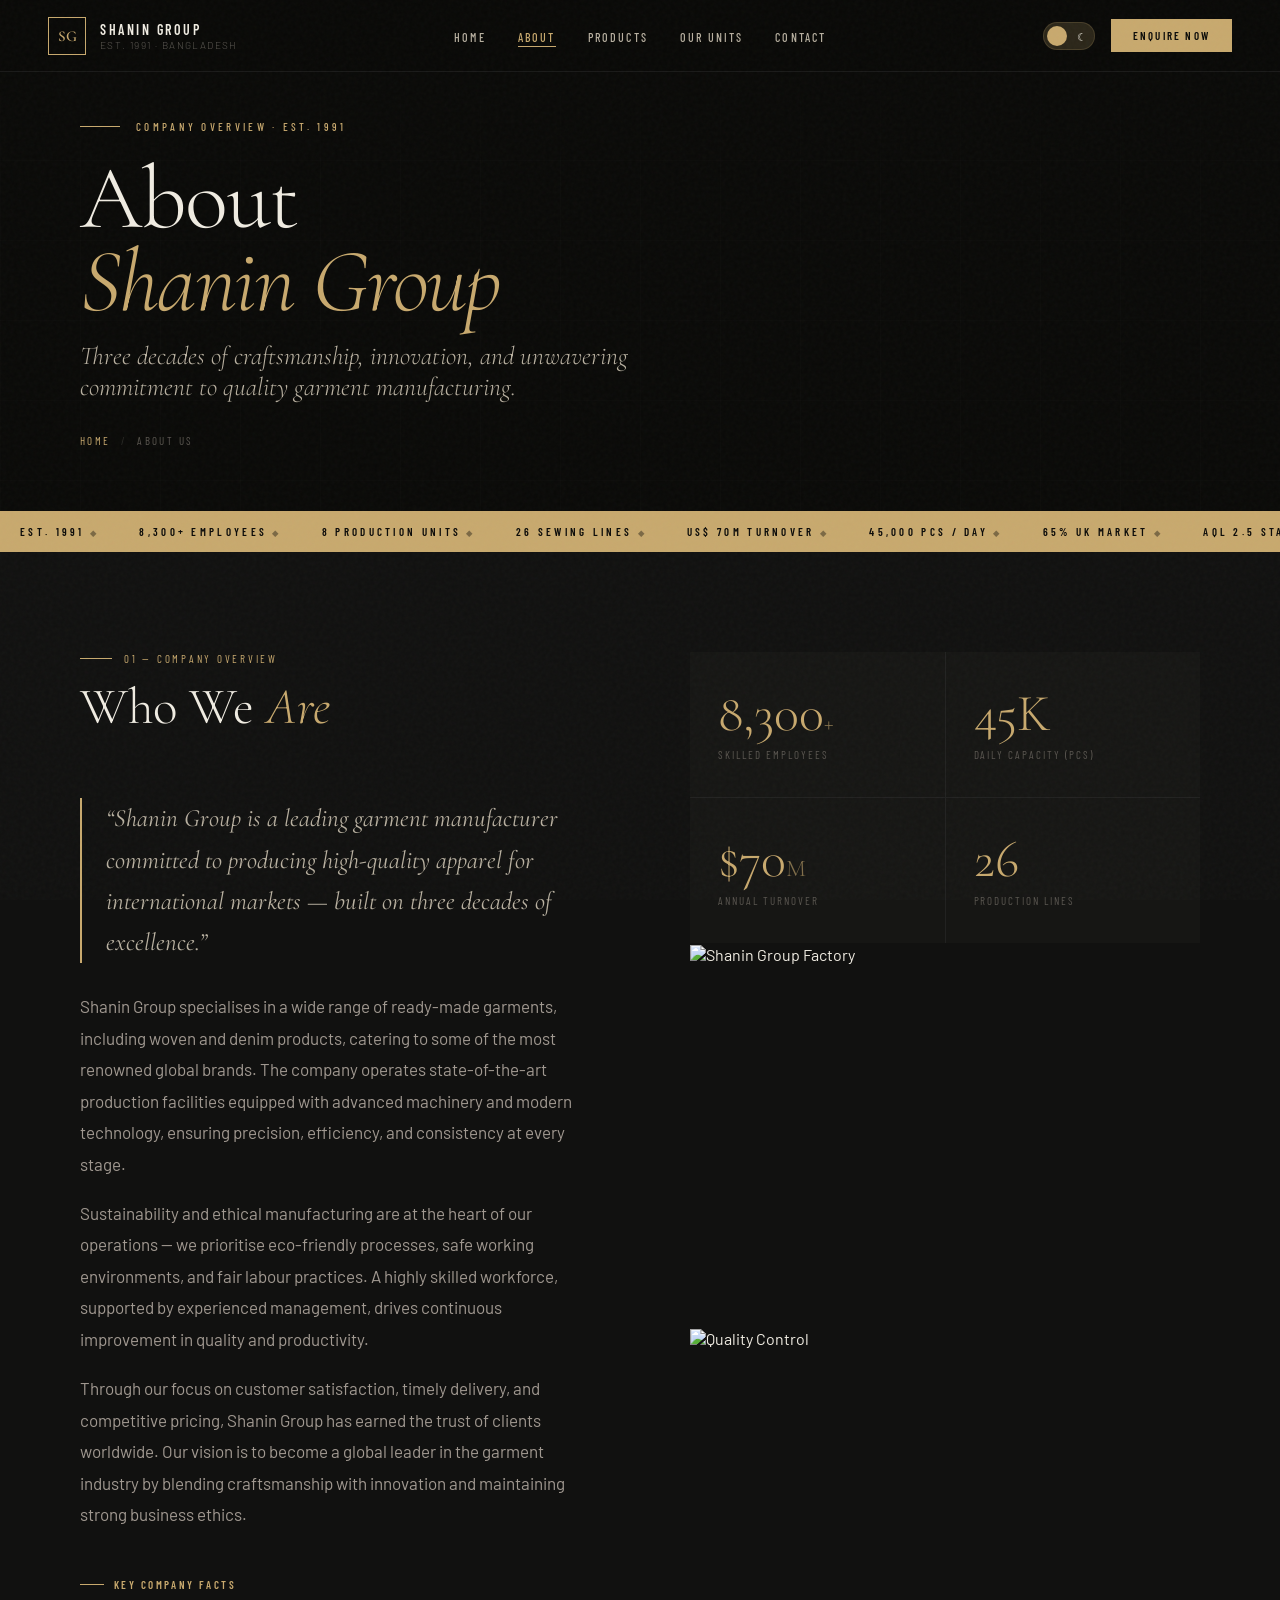
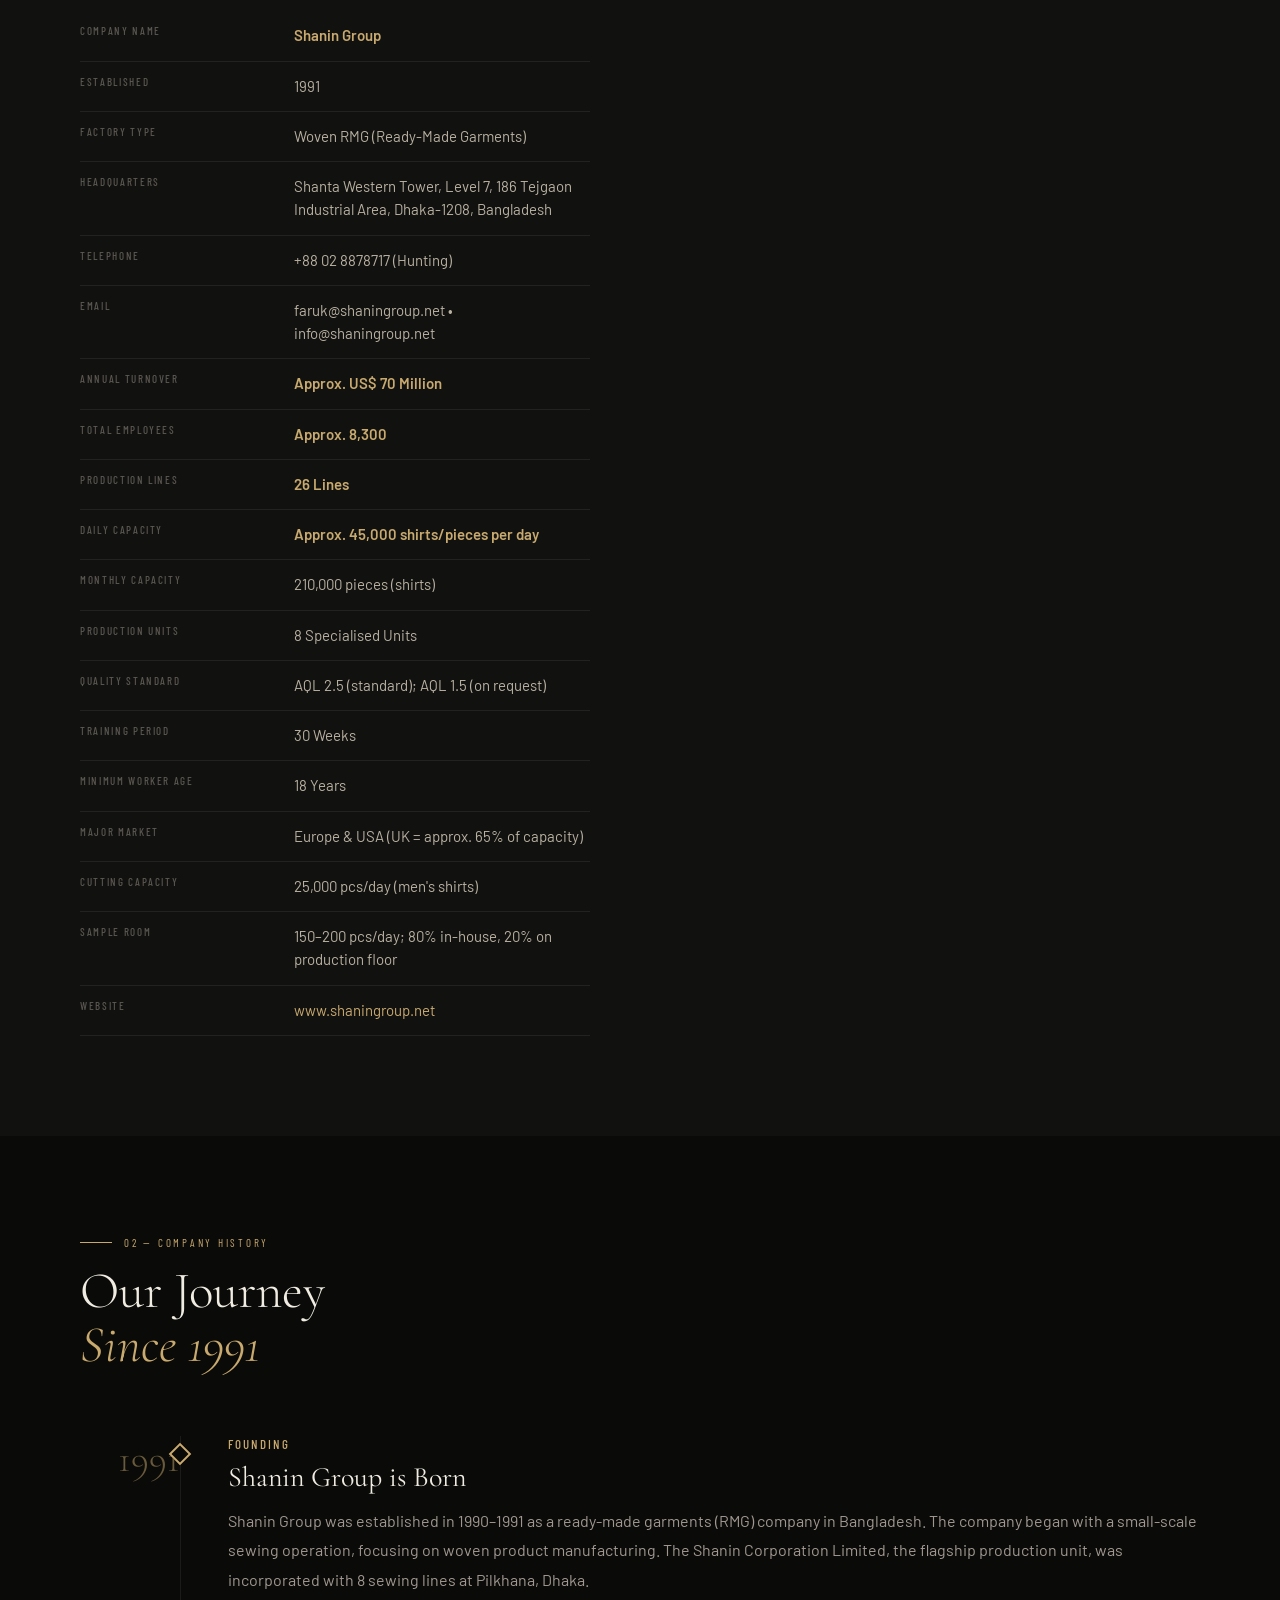
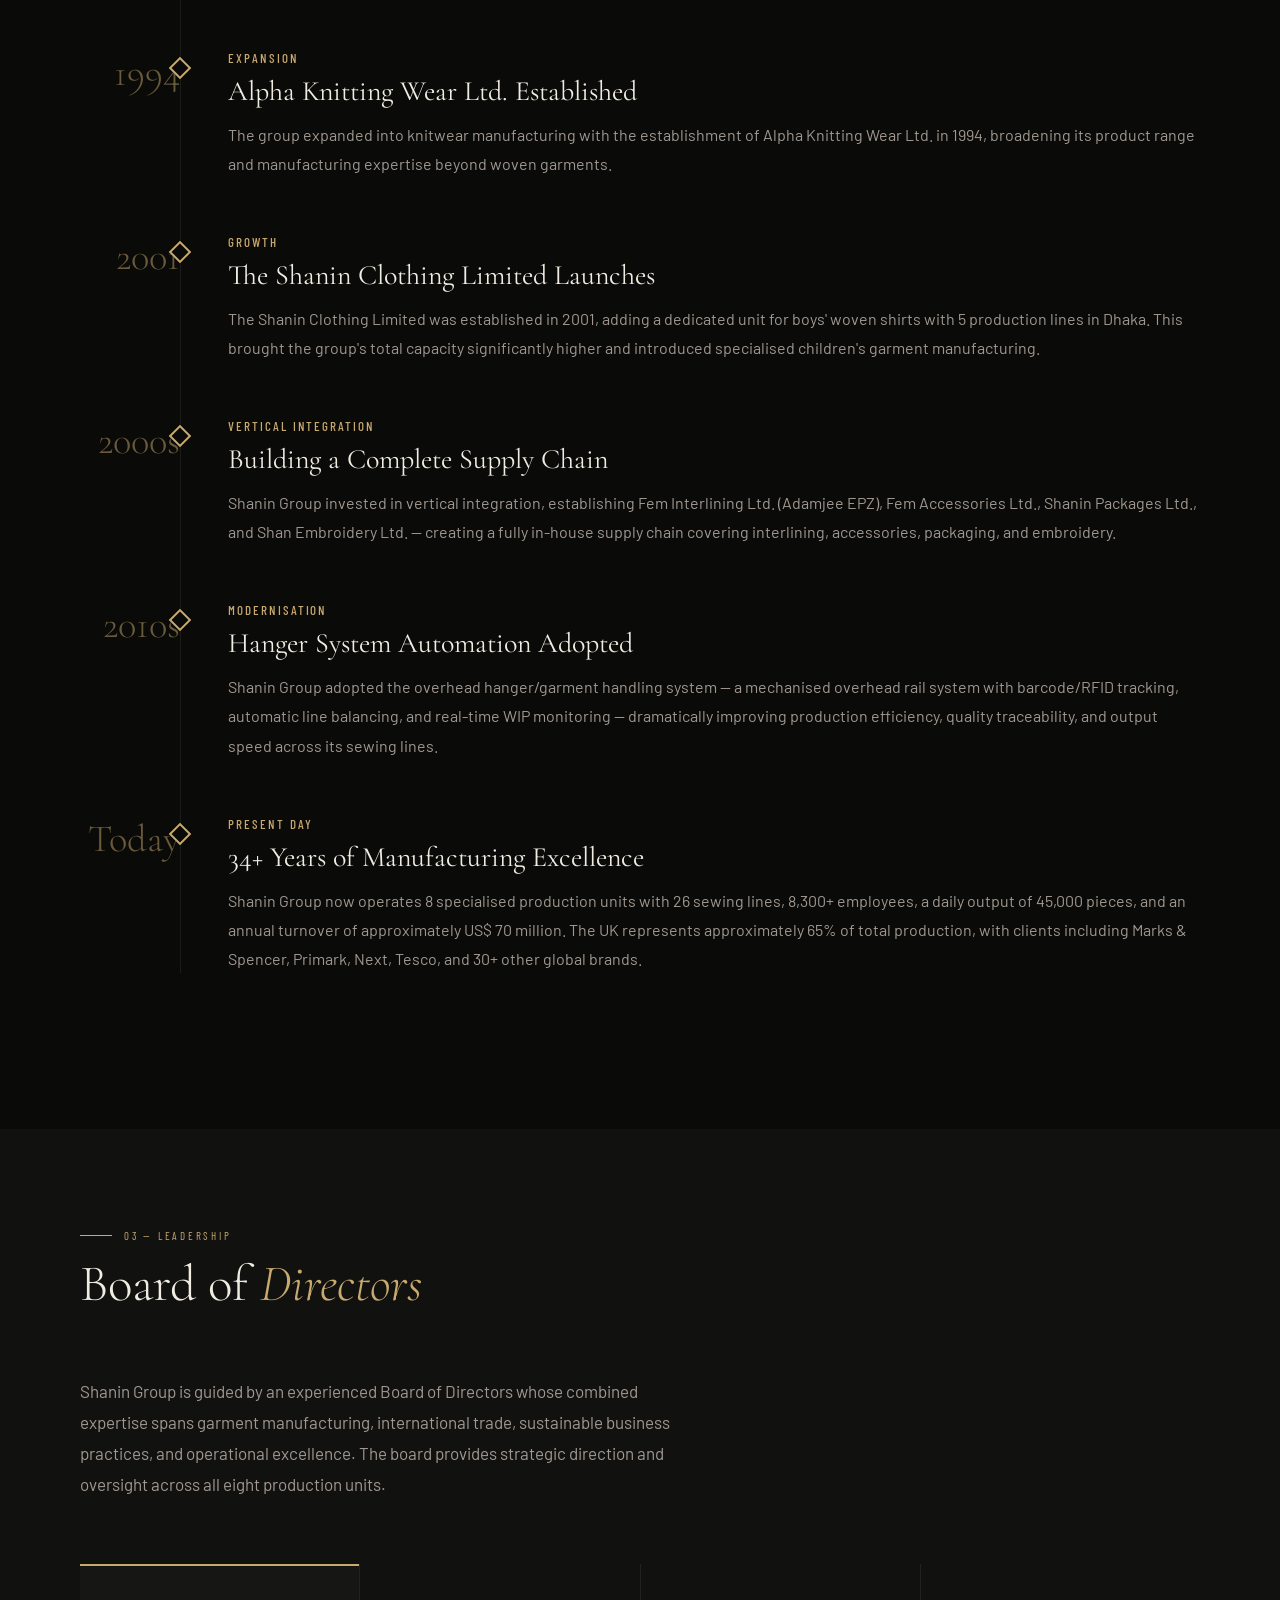
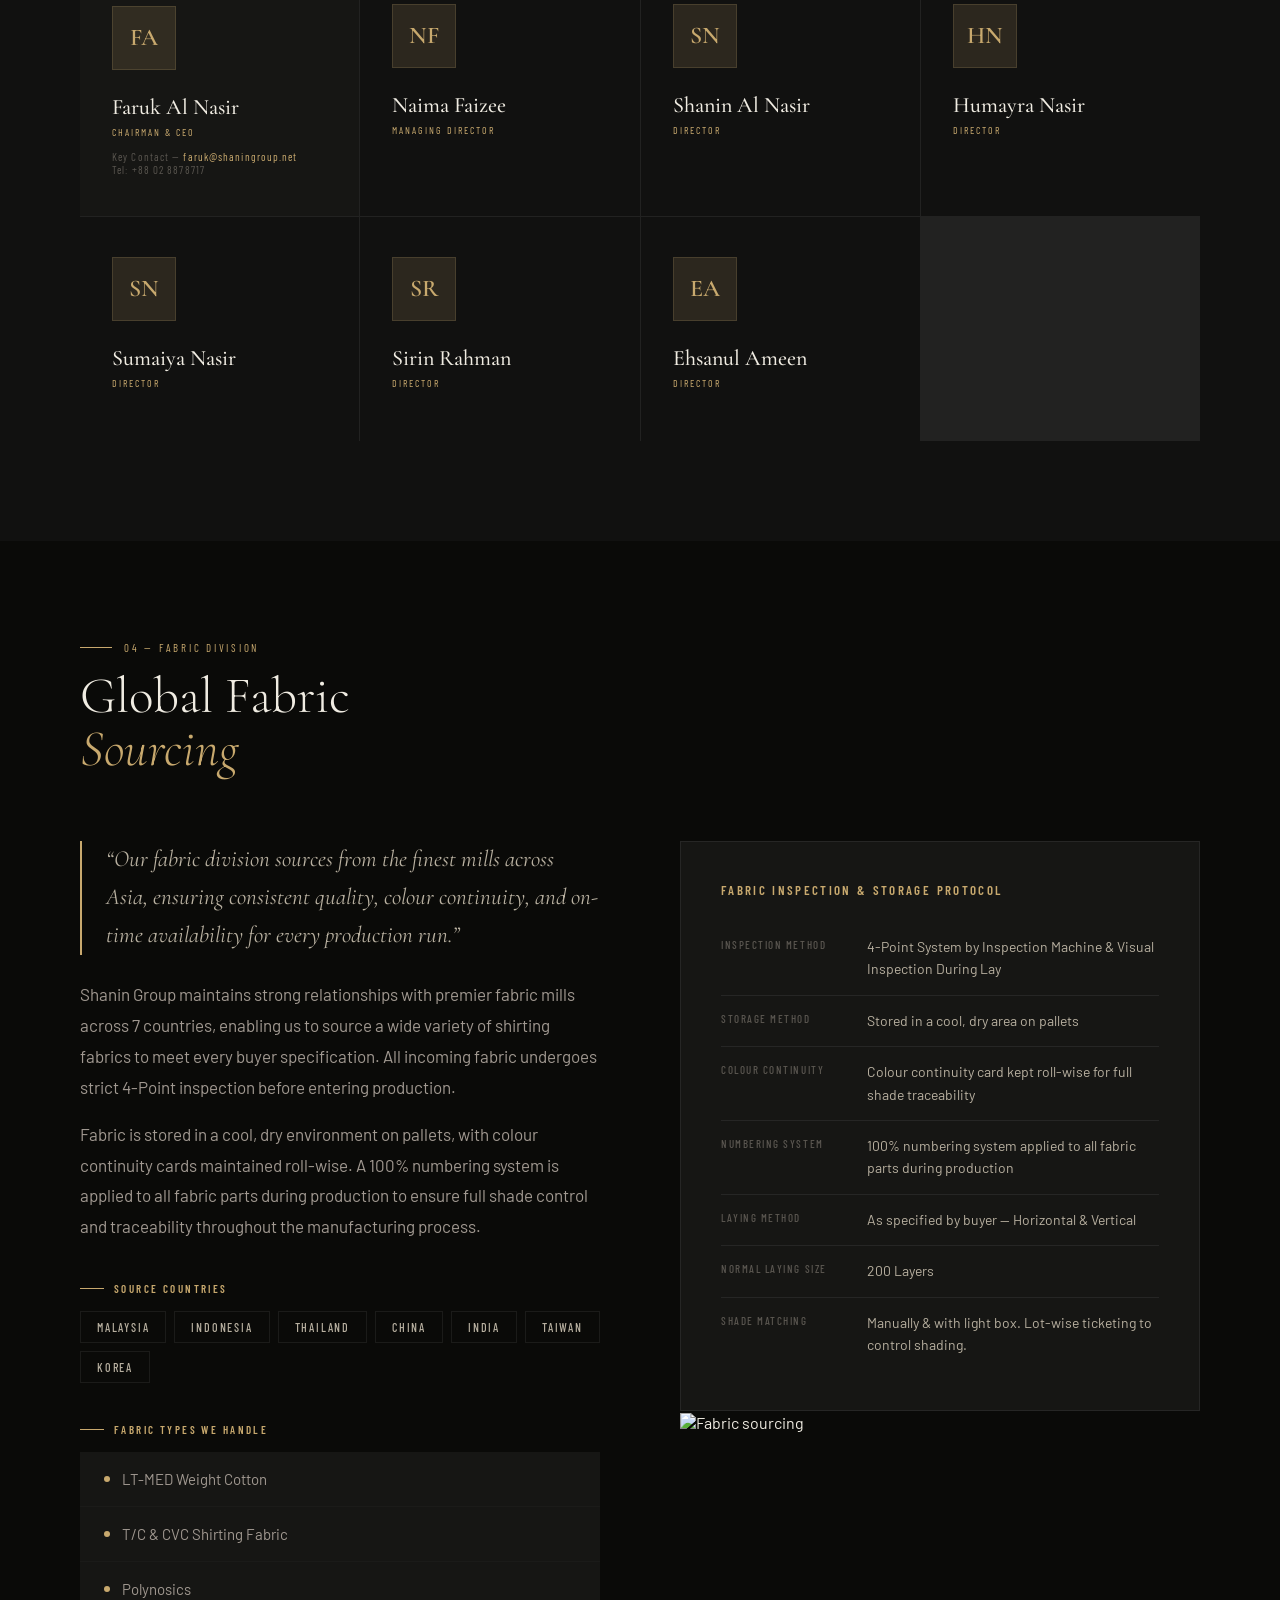
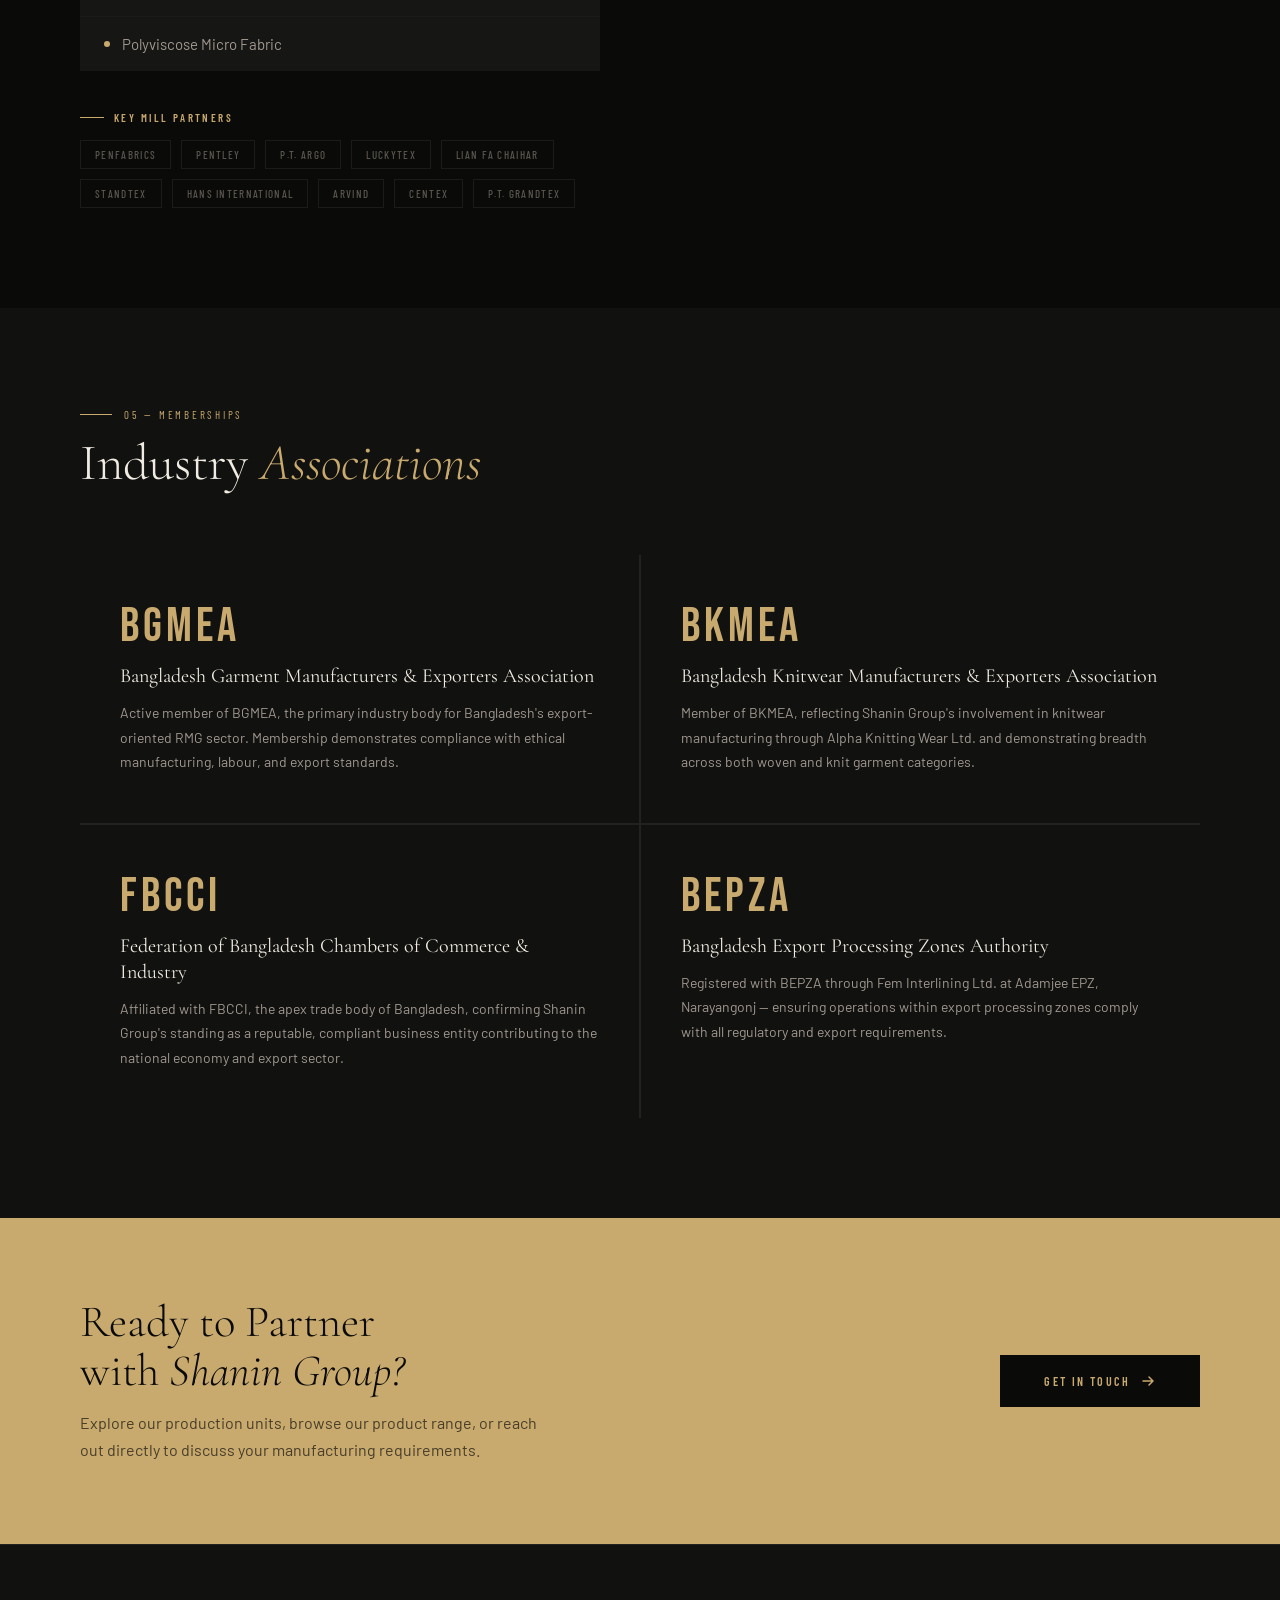
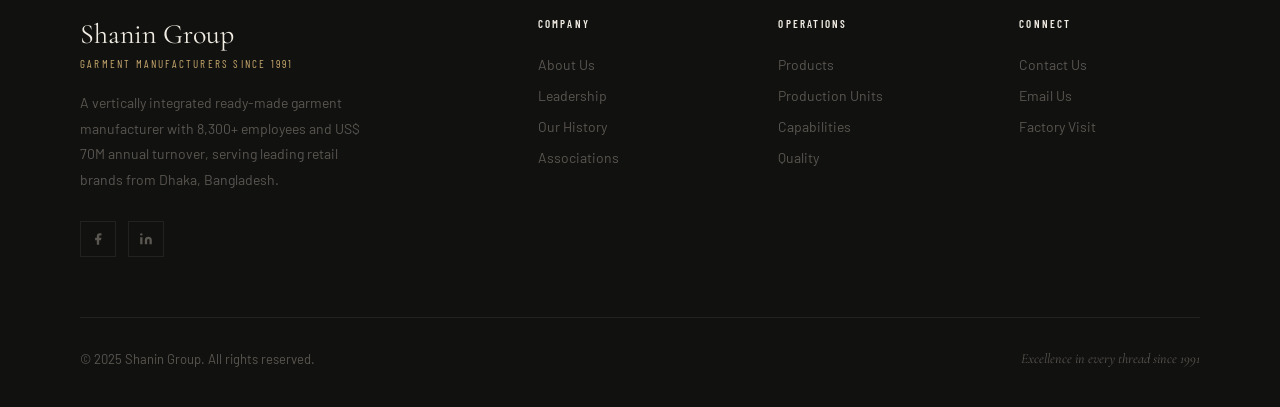
==== commit cccc960a: "Add files via upload" ====
--- a/about.html
+++ b/about.html
@@ -390,12 +390,20 @@
             <tr><td>Established</td><td>1991</td></tr>
             <tr><td>Factory Type</td><td>Woven RMG (Ready-Made Garments)</td></tr>
             <tr><td>Headquarters</td><td>Shanta Western Tower, Level 7, 186 Tejgaon Industrial Area, Dhaka-1208, Bangladesh</td></tr>
+            <tr><td>Telephone</td><td>+88 02 8878717 (Hunting)</td></tr>
+            <tr><td>Email</td><td>faruk@shaningroup.net &bull; info@shaningroup.net</td></tr>
             <tr><td>Annual Turnover</td><td><em>Approx. US$ 70 Million</em></td></tr>
             <tr><td>Total Employees</td><td><em>Approx. 8,300</em></td></tr>
             <tr><td>Production Lines</td><td><em>26 Lines</em></td></tr>
-            <tr><td>Daily Capacity</td><td><em>Approx. 45,000 shirts/pieces</em></td></tr>
-            <tr><td>Monthly Capacity</td><td>210,000 pieces</td></tr>
-            <tr><td>Major Market</td><td>Europe &amp; USA (UK = approx. 65%)</td></tr>
+            <tr><td>Daily Capacity</td><td><em>Approx. 45,000 shirts/pieces per day</em></td></tr>
+            <tr><td>Monthly Capacity</td><td>210,000 pieces (shirts)</td></tr>
+            <tr><td>Production Units</td><td>8 Specialised Units</td></tr>
+            <tr><td>Quality Standard</td><td>AQL 2.5 (standard); AQL 1.5 (on request)</td></tr>
+            <tr><td>Training Period</td><td>30 Weeks</td></tr>
+            <tr><td>Minimum Worker Age</td><td>18 Years</td></tr>
+            <tr><td>Major Market</td><td>Europe &amp; USA (UK = approx. 65% of capacity)</td></tr>
+            <tr><td>Cutting Capacity</td><td>25,000 pcs/day (men's shirts)</td></tr>
+            <tr><td>Sample Room</td><td>150–200 pcs/day; 80% in-house, 20% on production floor</td></tr>
             <tr><td>Website</td><td><a href="http://www.shaningroup.net" style="color:var(--accent)">www.shaningroup.net</a></td></tr>
           </table>
         </div>
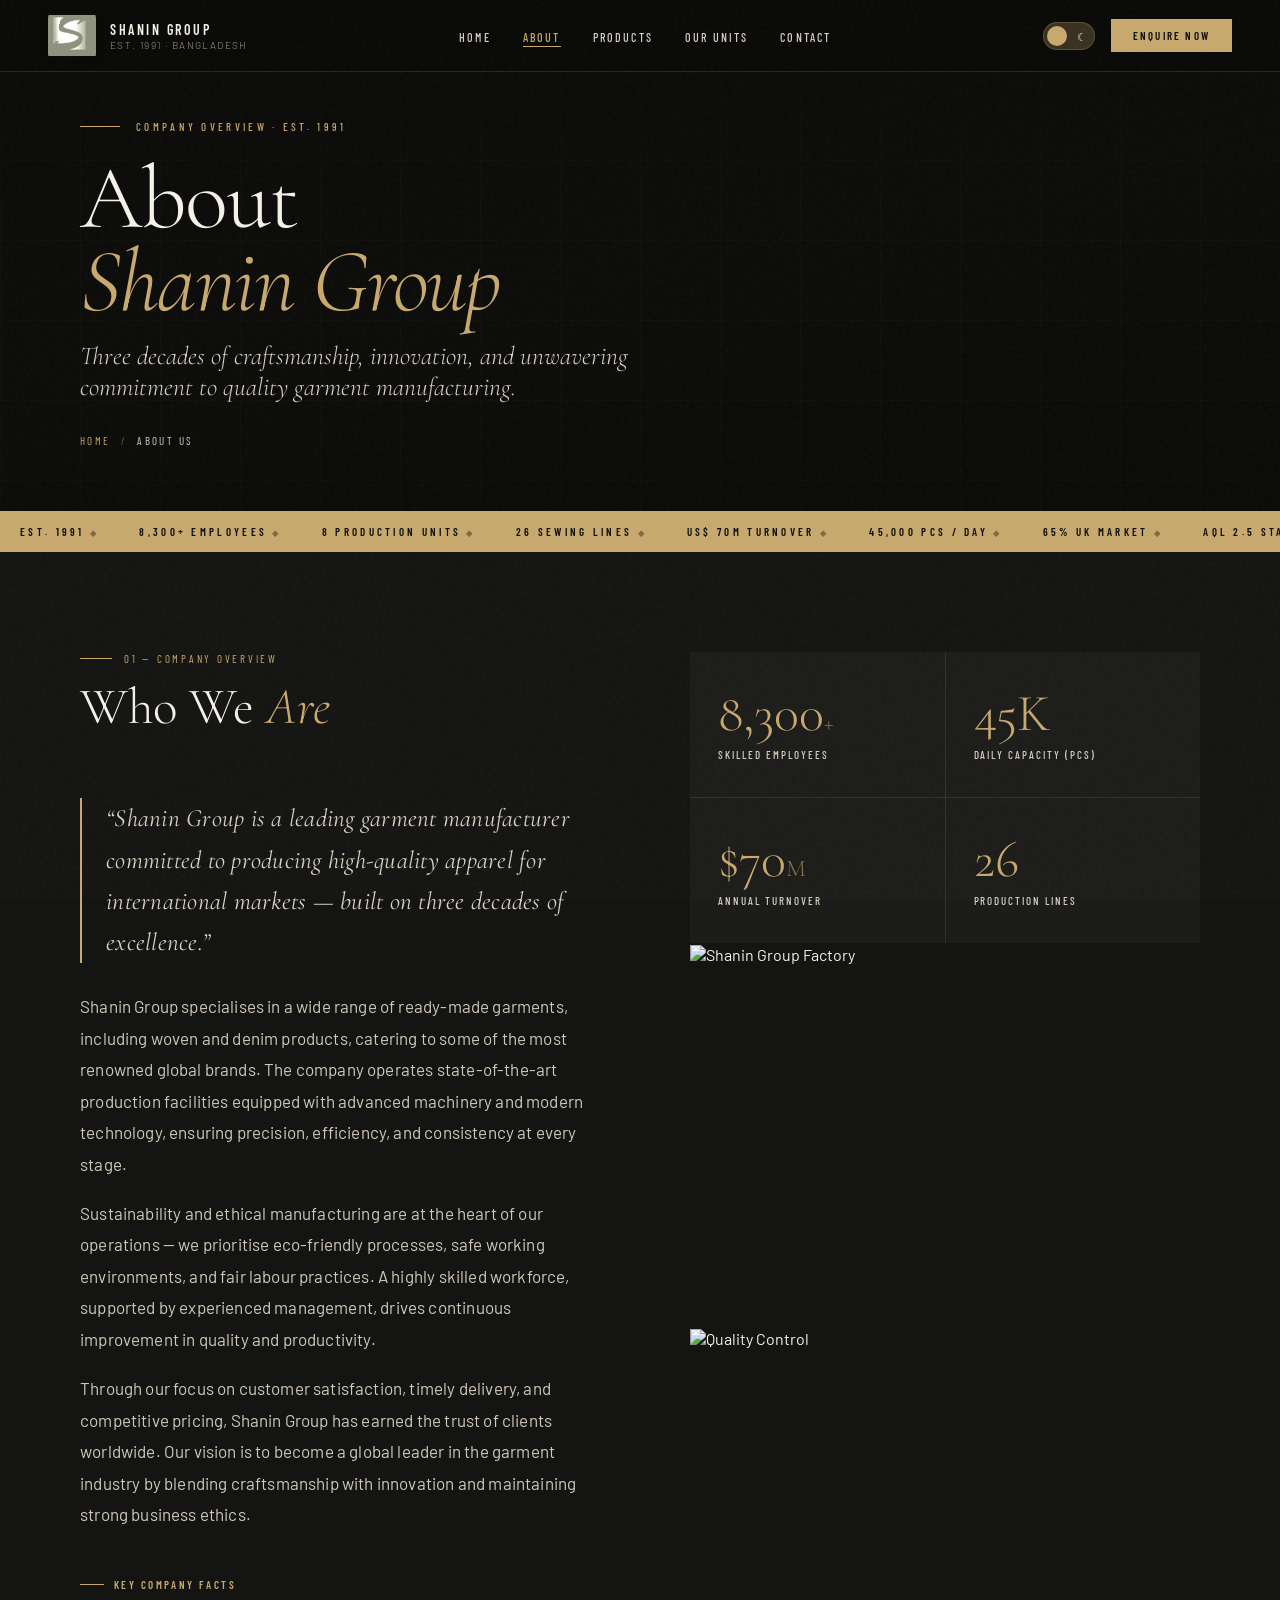
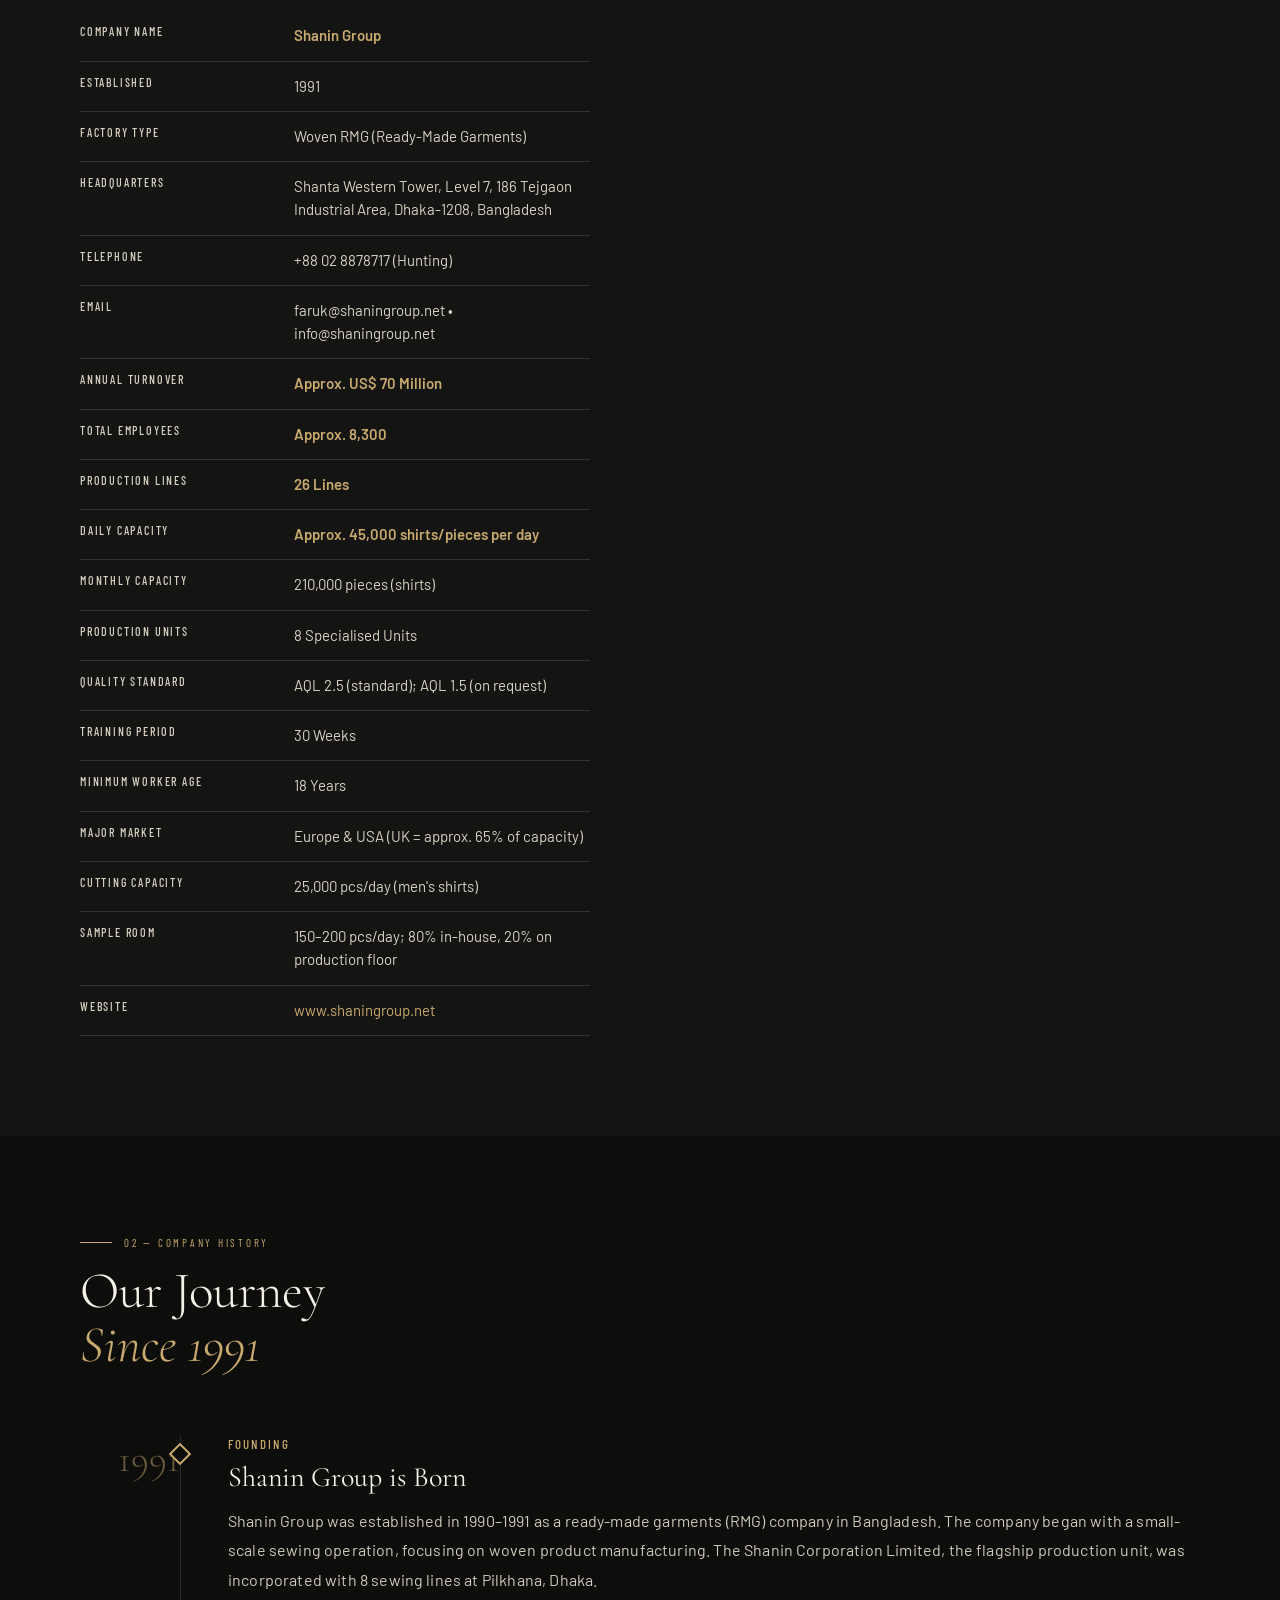
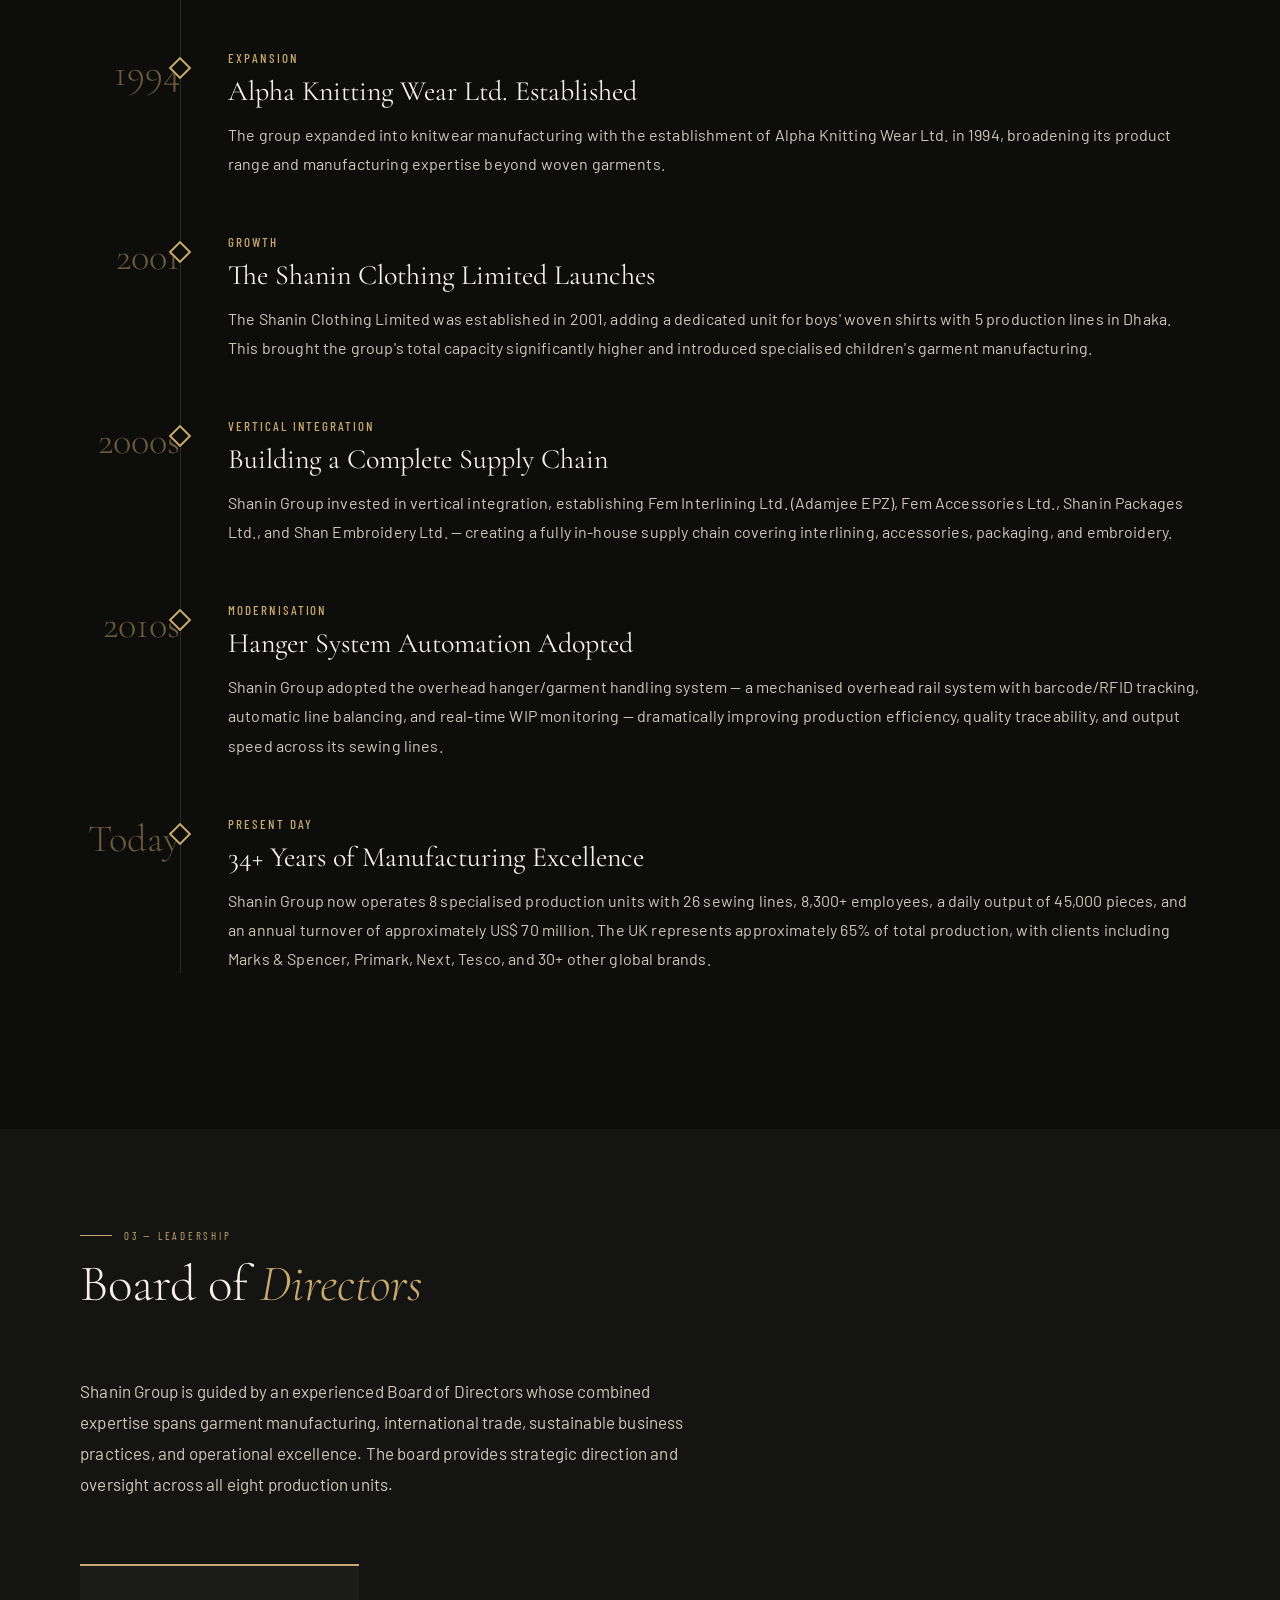
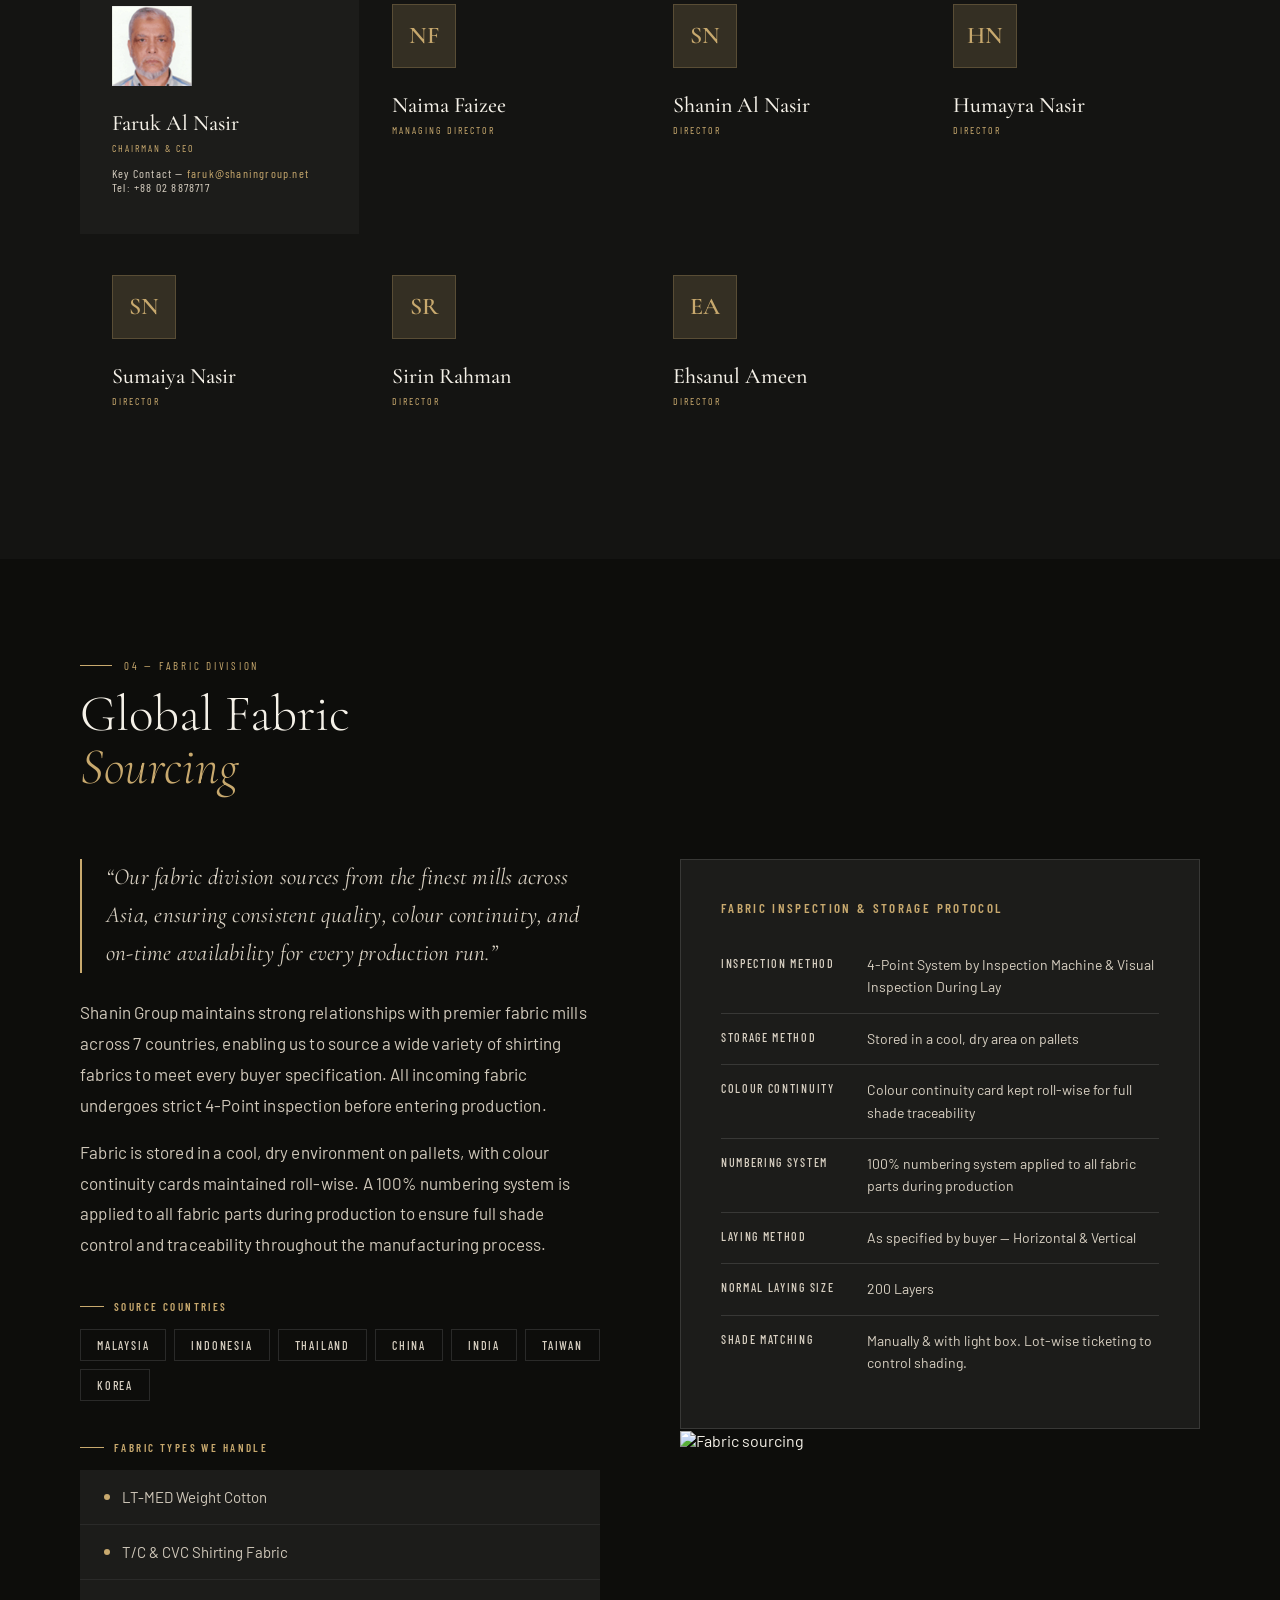
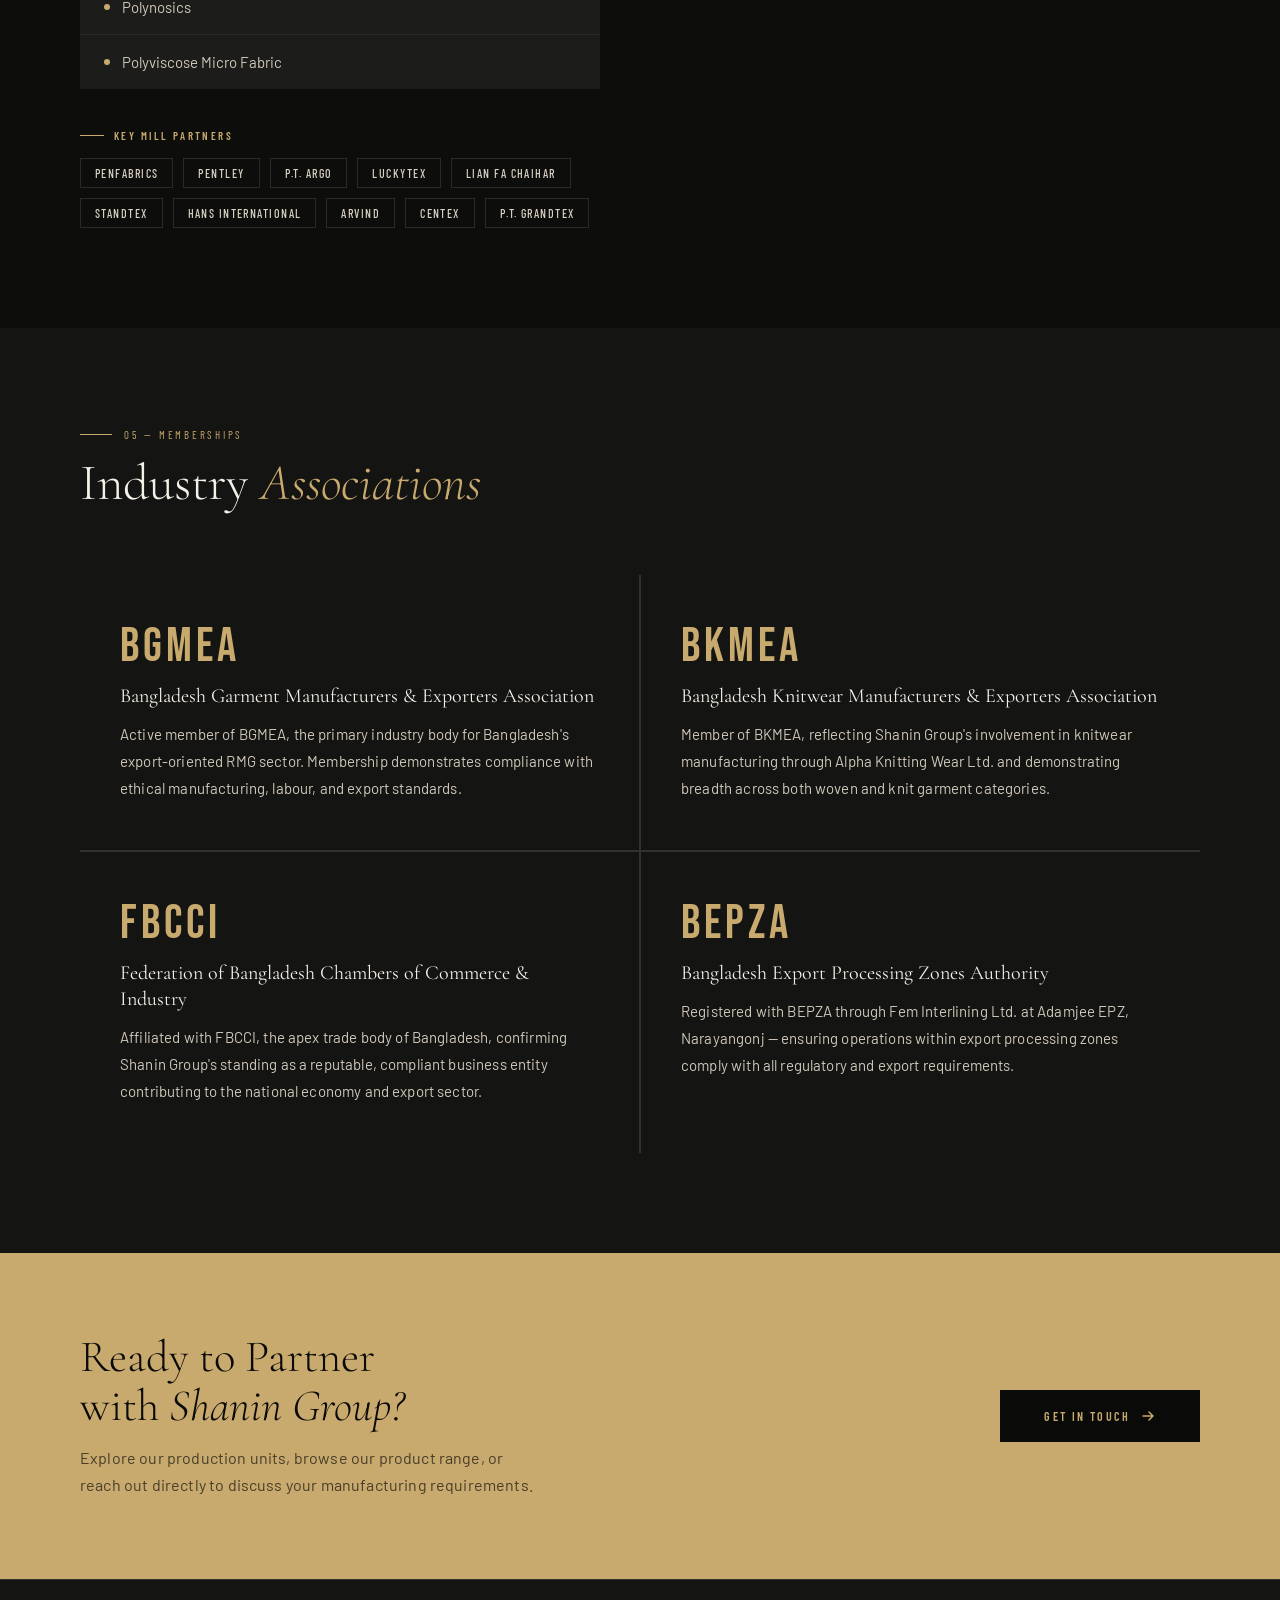
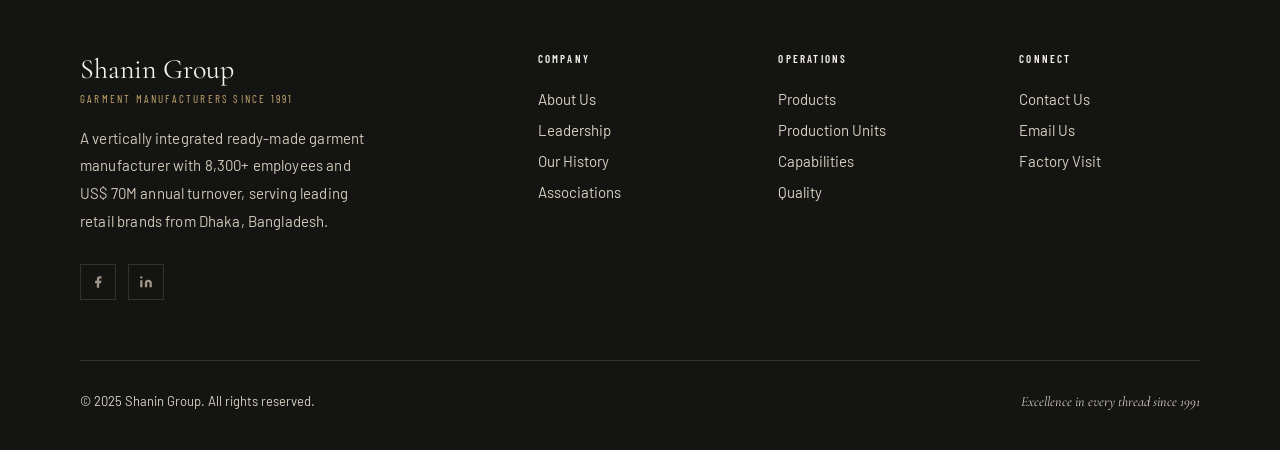
==== commit 0247e30f: "Add files via upload" ====
--- a/about.html
+++ b/about.html
@@ -8,13 +8,13 @@
 <link rel="preconnect" href="https://fonts.gstatic.com" crossorigin>
 <link href="https://fonts.googleapis.com/css2?family=Cormorant+Garamond:ital,wght@0,300;0,400;0,500;0,600;0,700;1,300;1,400;1,500&family=Barlow:wght@300;400;500;600;700&family=Barlow+Condensed:wght@300;400;500;600;700&family=Bebas+Neue&display=swap" rel="stylesheet">
 <style>
-:root{--bg-primary:#0a0a08;--bg-secondary:#111110;--bg-card:#161614;--bg-hover:#1e1e1b;--text-primary:#f0ece2;--text-secondary:#b8b0a0;--text-body:#a09890;--text-muted:#5a5650;--accent:#c8a96e;--accent-light:#e2c990;--accent-dim:rgba(200,169,110,.12);--accent-glow:rgba(200,169,110,.15);--border:rgba(200,169,110,.18);--border-subtle:rgba(255,255,255,.07);--nav-bg:rgba(10,10,8,.94);--ease-out:cubic-bezier(.16,1,.3,1)}
-[data-theme="light"]{--bg-primary:#faf8f3;--bg-secondary:#f2ede3;--bg-card:#fff;--bg-hover:#f5f0e8;--text-primary:#1a1814;--text-secondary:#4a4236;--text-body:#5a5248;--text-muted:#a09080;--accent:#8b6914;--accent-light:#a07c20;--accent-dim:rgba(139,105,20,.08);--accent-glow:rgba(139,105,20,.1);--border:rgba(139,105,20,.22);--border-subtle:rgba(0,0,0,.08);--nav-bg:rgba(250,248,243,.96)}
+:root{--bg-primary:#0d0d0b;--bg-secondary:#141412;--bg-card:#1c1c1a;--bg-hover:#242422;--text-primary:#f5f1e8;--text-secondary:#d9d1c3;--text-body:#d0c8ba;--text-muted:#a09688;--accent:#c8a96e;--accent-light:#e2c990;--accent-dim:rgba(200,169,110,.12);--accent-glow:rgba(200,169,110,.18);--border:rgba(200,169,110,.25);--border-subtle:rgba(255,255,255,.12);--nav-bg:rgba(10,10,8,.94);--ease-out:cubic-bezier(.16,1,.3,1)}
+[data-theme="light"]{--bg-primary:#fcfaf5;--bg-secondary:#f5f0e6;--bg-card:#fff;--bg-hover:#f5f0e8;--text-primary:#15120e;--text-secondary:#332b20;--text-body:#3e352a;--text-muted:#6a5e50;--accent:#8b6914;--accent-light:#a07c20;--accent-dim:rgba(139,105,20,.08);--accent-glow:rgba(139,105,20,.1);--border:rgba(139,105,20,.22);--border-subtle:rgba(0,0,0,.08);--nav-bg:rgba(250,248,243,.96)}
 *,*::before,*::after{box-sizing:border-box;margin:0;padding:0}
 html{scroll-behavior:smooth}
 body{font-family:'Barlow',-apple-system,sans-serif;background:var(--bg-primary);color:var(--text-primary);overflow-x:hidden;-webkit-font-smoothing:antialiased}
-p{font-size:16px;font-weight:400;line-height:1.85;color:var(--text-body)}
-@media(min-width:1024px){p{font-size:17px}}
+p{font-size:17px;font-weight:400;line-height:1.9;color:var(--text-body);letter-spacing:0.01em}
+@media(min-width:1024px){p{font-size:18px}}
 ::selection{background:var(--accent);color:#0a0a08}
 img{max-width:100%;height:auto;display:block}
 a{text-decoration:none;color:inherit;transition:color .25s,transform .25s}
@@ -32,7 +32,7 @@
 .preloader-line:nth-child(2){animation-delay:.15s}.preloader-line:nth-child(3){animation-delay:.3s}
 @keyframes preloaderPulse{0%,100%{transform:scaleY(.3);opacity:.4}50%{transform:scaleY(1);opacity:1}}
 .preloader-text{font-family:'Barlow Condensed',sans-serif;font-size:12px;font-weight:600;letter-spacing:.35em;text-transform:uppercase;color:var(--accent)}
-.preloader-sub{font-family:'Cormorant Garamond',serif;font-size:13px;font-style:italic;color:#5a5650;margin-top:6px}
+.preloader-sub{font-family:'Cormorant Garamond',serif;font-size:13px;font-style:italic;color:#8a8278;margin-top:6px}
 
 /* NAV */
 nav{position:fixed;top:0;left:0;right:0;z-index:500;height:72px;background:var(--nav-bg);backdrop-filter:blur(20px) saturate(1.5);-webkit-backdrop-filter:blur(20px) saturate(1.5);border-bottom:1px solid var(--border-subtle);transition:height .4s ease}
@@ -41,7 +41,19 @@
 @media(max-width:900px){.nav-inner{padding:0 20px}}
 .nav-logo{display:flex;align-items:center;gap:14px}
 .nav-logo-mark{width:38px;height:38px;border:1.5px solid var(--accent);display:flex;align-items:center;justify-content:center;font-family:'Cormorant Garamond',serif;font-size:15px;font-weight:600;color:var(--accent);transition:background .3s;flex-shrink:0}
-.nav-logo-mark:hover{background:var(--accent-dim)}
+.nav-logo-mark:hover{background:var(--accent-dim)}.nav-logo-img {
+  width: 48px;
+  height: 48px;
+  object-fit: contain;
+  flex-shrink: 0;
+  border-radius: 6px;
+  transition: transform 0.3s;
+  box-shadow: 0 2px 8px rgba(0,0,0,.2);
+}
+.nav-logo-img:hover {
+  transform: scale(1.05);
+}
+
 .nav-logo-text{font-family:'Barlow Condensed',sans-serif;font-size:14px;font-weight:600;letter-spacing:.18em;text-transform:uppercase;color:var(--text-primary)}
 .nav-logo-sub{font-family:'Barlow',sans-serif;font-size:10px;font-weight:300;letter-spacing:.14em;text-transform:uppercase;color:var(--text-muted);margin-top:1px}
 .nav-links{display:flex;align-items:center;gap:32px}
@@ -88,7 +100,7 @@
 .page-hero-title{font-family:'Cormorant Garamond',serif;font-size:clamp(44px,7vw,108px);font-weight:300;line-height:.93;letter-spacing:-.02em;color:var(--text-primary)}
 .page-hero-title em{font-style:italic;color:var(--accent)}
 .page-hero-sub{font-family:'Cormorant Garamond',serif;font-size:clamp(16px,2vw,26px);font-weight:300;font-style:italic;color:var(--text-secondary);margin-top:16px;max-width:580px}
-.page-hero-breadcrumb{margin-top:32px;font-family:'Barlow Condensed',sans-serif;font-size:11px;font-weight:400;letter-spacing:.22em;text-transform:uppercase;color:var(--text-muted);display:flex;align-items:center;gap:10px}
+.page-hero-breadcrumb{margin-top:32px;font-family:'Barlow Condensed',sans-serif;font-size:11px;font-weight:400;letter-spacing:.22em;text-transform:uppercase;color:var(--text-secondary);display:flex;align-items:center;gap:10px}
 .page-hero-breadcrumb a{color:var(--accent)}.page-hero-breadcrumb span{opacity:.4}
 
 /* SECTION COMMONS */
@@ -131,7 +143,7 @@
 .kf-table{width:100%;border-collapse:collapse}
 .kf-table tr{border-bottom:1px solid var(--border-subtle)}
 .kf-table td{padding:13px 0;vertical-align:top}
-.kf-table td:first-child{font-family:'Barlow Condensed',sans-serif;font-size:11px;font-weight:500;letter-spacing:.15em;text-transform:uppercase;color:var(--text-muted);width:42%;padding-right:16px}
+.kf-table td:first-child{font-family:'Barlow Condensed',sans-serif;font-size:12px;font-weight:500;letter-spacing:.15em;text-transform:uppercase;color:var(--text-secondary);width:42%;padding-right:16px}
 .kf-table td:last-child{font-size:15px;font-weight:400;color:var(--text-secondary);line-height:1.55}
 .kf-table td em{color:var(--accent);font-style:normal;font-weight:600}
 
@@ -143,7 +155,7 @@
 .ov-stat:hover{background:var(--bg-hover)}
 .ov-num{font-family:'Cormorant Garamond',serif;font-size:52px;font-weight:300;color:var(--accent);line-height:1}
 .ov-unit{font-family:'Cormorant Garamond',serif;font-size:24px;color:var(--accent);opacity:.6}
-.ov-label{font-family:'Barlow Condensed',sans-serif;font-size:11px;font-weight:400;letter-spacing:.18em;text-transform:uppercase;color:var(--text-muted);margin-top:8px}
+.ov-label{font-family:'Barlow Condensed',sans-serif;font-size:11px;font-weight:500;letter-spacing:.18em;text-transform:uppercase;color:var(--text-secondary);margin-top:8px}
 .ov-img{width:100%;aspect-ratio:4/3;object-fit:cover;margin-top:0}
 
 /* ===== HISTORY TIMELINE ===== */
@@ -168,15 +180,16 @@
 .leadership-intro{max-width:620px;margin-bottom:64px}
 .leadership-intro p{font-size:16px;font-weight:400;line-height:1.82;color:var(--text-body)}
 @media(min-width:1024px){.leadership-intro p{font-size:17px}}
-.board-grid{display:grid;grid-template-columns:repeat(auto-fill,minmax(240px,1fr));gap:1px;background:var(--border-subtle)}
+.board-grid{display:grid;grid-template-columns:repeat(auto-fill,minmax(250px,1fr));gap:1px;}
 .board-card{background:var(--bg-secondary);padding:40px 32px;transition:background .3s;position:relative;overflow:hidden}
 .board-card::after{content:'';position:absolute;bottom:0;left:0;width:0;height:2px;background:var(--accent);transition:width .4s var(--ease-out)}
 .board-card:hover{background:var(--bg-card)}.board-card:hover::after{width:100%}
 .board-card.chairman{background:var(--bg-card);border-top:2px solid var(--accent)}
+.board-card.chairman .board-avatar{width:80px;height:80px}
 .board-avatar{width:64px;height:64px;background:var(--accent-glow);border:1px solid var(--border);display:flex;align-items:center;justify-content:center;margin-bottom:24px;font-family:'Cormorant Garamond',serif;font-size:24px;color:var(--accent);font-weight:600}
 .board-name{font-family:'Cormorant Garamond',serif;font-size:22px;font-weight:500;color:var(--text-primary);margin-bottom:6px}
 .board-role{font-family:'Barlow Condensed',sans-serif;font-size:10px;letter-spacing:2px;text-transform:uppercase;color:var(--accent);margin-bottom:12px}
-.board-contact{font-family:'Barlow Condensed',sans-serif;font-size:11px;letter-spacing:.1em;color:var(--text-muted)}
+.board-contact{font-family:'Barlow Condensed',sans-serif;font-size:12px;letter-spacing:.1em;color:var(--text-secondary)}
 .board-contact a{color:var(--accent);transition:opacity .2s}
 .board-contact a:hover{opacity:.75}
 
@@ -205,14 +218,14 @@
 .fi-title{font-family:'Barlow Condensed',sans-serif;font-size:13px;font-weight:600;letter-spacing:.18em;text-transform:uppercase;color:var(--accent);margin-bottom:24px}
 .fi-row{display:flex;gap:16px;align-items:flex-start;padding:14px 0;border-bottom:1px solid var(--border-subtle)}
 .fi-row:last-child{border-bottom:none}
-.fi-key{font-family:'Barlow Condensed',sans-serif;font-size:11px;font-weight:500;letter-spacing:.14em;text-transform:uppercase;color:var(--text-muted);min-width:130px;padding-top:2px}
+.fi-key{font-family:'Barlow Condensed',sans-serif;font-size:12px;font-weight:500;letter-spacing:.14em;text-transform:uppercase;color:var(--text-secondary);min-width:130px;padding-top:2px}
 .fi-val{font-size:14px;font-weight:400;color:var(--text-secondary);line-height:1.6}
 
 .mills-wrap{margin-top:40px}
 .mills-label{font-family:'Barlow Condensed',sans-serif;font-size:11px;font-weight:600;letter-spacing:.22em;text-transform:uppercase;color:var(--accent);margin-bottom:16px;display:flex;align-items:center;gap:10px}
 .mills-label::before{content:'';width:24px;height:1px;background:var(--accent)}
 .mills-list{display:flex;flex-wrap:wrap;gap:10px}
-.mill-tag{font-family:'Barlow Condensed',sans-serif;font-size:11px;font-weight:500;letter-spacing:.12em;text-transform:uppercase;color:var(--text-muted);border:1px solid var(--border-subtle);padding:7px 14px;transition:all .25s}
+.mill-tag{font-family:'Barlow Condensed',sans-serif;font-size:12px;font-weight:500;letter-spacing:.12em;text-transform:uppercase;color:var(--text-secondary);border:1px solid var(--border-subtle);padding:7px 14px;transition:all .25s}
 .mill-tag:hover{color:var(--accent);border-color:var(--accent)}
 
 /* ===== ASSOCIATIONS ===== */
@@ -224,7 +237,7 @@
 .assoc-card:hover{background:var(--bg-card)}.assoc-card:hover::before{transform:scaleX(1)}
 .assoc-abbr{font-family:'Bebas Neue',sans-serif;font-size:48px;letter-spacing:4px;color:var(--accent);line-height:1;margin-bottom:12px}
 .assoc-name{font-family:'Cormorant Garamond',serif;font-size:20px;font-weight:400;color:var(--text-primary);margin-bottom:12px;line-height:1.3}
-.assoc-desc{font-size:14px;font-weight:400;color:var(--text-body);line-height:1.75}
+.assoc-desc{font-size:15px;font-weight:400;color:var(--text-body);line-height:1.8}
 
 /* ===== CTA ===== */
 .cta-section{background:var(--accent);padding:80px 0}
@@ -243,18 +256,18 @@
 @media(max-width:540px){.footer-inner{grid-template-columns:1fr}}
 .footer-brand-name{font-family:'Cormorant Garamond',serif;font-size:28px;font-weight:400;color:var(--text-primary);margin-bottom:6px}
 .footer-brand-tag{font-family:'Barlow Condensed',sans-serif;font-size:11px;letter-spacing:.2em;text-transform:uppercase;color:var(--accent);margin-bottom:20px}
-.footer-brand-desc{font-size:14px;font-weight:400;color:var(--text-muted);line-height:1.85;max-width:290px;margin-bottom:28px}
+.footer-brand-desc{font-size:15px;font-weight:400;color:var(--text-body);line-height:1.85;max-width:290px;margin-bottom:28px}
 .footer-social{display:flex;gap:12px}
 .social-link{width:36px;height:36px;border:1px solid var(--border-subtle);display:flex;align-items:center;justify-content:center;color:var(--text-muted);transition:all .25s}
 .social-link svg{width:14px;height:14px}
 .social-link:hover{background:var(--accent);border-color:var(--accent);color:var(--bg-primary)}
 .footer-col-title{font-family:'Barlow Condensed',sans-serif;font-size:11px;font-weight:600;letter-spacing:.2em;text-transform:uppercase;color:var(--text-primary);margin-bottom:24px}
 .footer-links li{margin-bottom:12px}
-.footer-links a{font-size:14px;font-weight:400;color:var(--text-muted);transition:color .25s}
+.footer-links a{font-size:15px;font-weight:400;color:var(--text-secondary);transition:color .25s}
 .footer-links a:hover{color:var(--accent)}
 .footer-bottom{display:flex;align-items:center;justify-content:space-between;padding-top:32px;border-top:1px solid var(--border-subtle)}
-.footer-copy{font-size:13px;color:var(--text-muted)}
-.footer-est{font-family:'Cormorant Garamond',serif;font-size:14px;font-style:italic;color:var(--text-muted)}
+.footer-copy{font-size:13px;color:var(--text-secondary)}
+.footer-est{font-family:'Cormorant Garamond',serif;font-size:14px;font-style:italic;color:var(--text-secondary)}
 @media(max-width:540px){.footer-bottom{flex-direction:column;gap:12px;text-align:center}}
 
 .back-to-top{position:fixed;bottom:32px;right:32px;width:44px;height:44px;background:var(--accent);color:var(--bg-primary);border:none;cursor:pointer;display:flex;align-items:center;justify-content:center;z-index:100;opacity:0;visibility:hidden;transform:translateY(16px);transition:all .3s}
@@ -277,7 +290,7 @@
 <nav id="mainNav">
   <div class="nav-inner">
     <a href="index.html" class="nav-logo">
-      <div class="nav-logo-mark">SG</div>
+      <img src="logo.png" alt="Shanin Group Logo" class="nav-logo-img">
       <div class="nav-logo-info">
         <div class="nav-logo-text">Shanin Group</div>
         <div class="nav-logo-sub">Est. 1991 &middot; Bangladesh</div>
@@ -513,7 +526,9 @@
     </div>
     <div class="board-grid">
       <div class="board-card chairman reveal">
-        <div class="board-avatar">FA</div>
+        <div class="board-avatar" style="padding:0;overflow:hidden;border:none;background:transparent">
+          <img src="ceo-portrait.jpg" alt="Faruk Al Nasir" style="width:100%;height:100%;object-fit:cover;object-position:center top">
+        </div>
         <div class="board-name">Faruk Al Nasir</div>
         <div class="board-role">Chairman &amp; CEO</div>
         <div class="board-contact">
